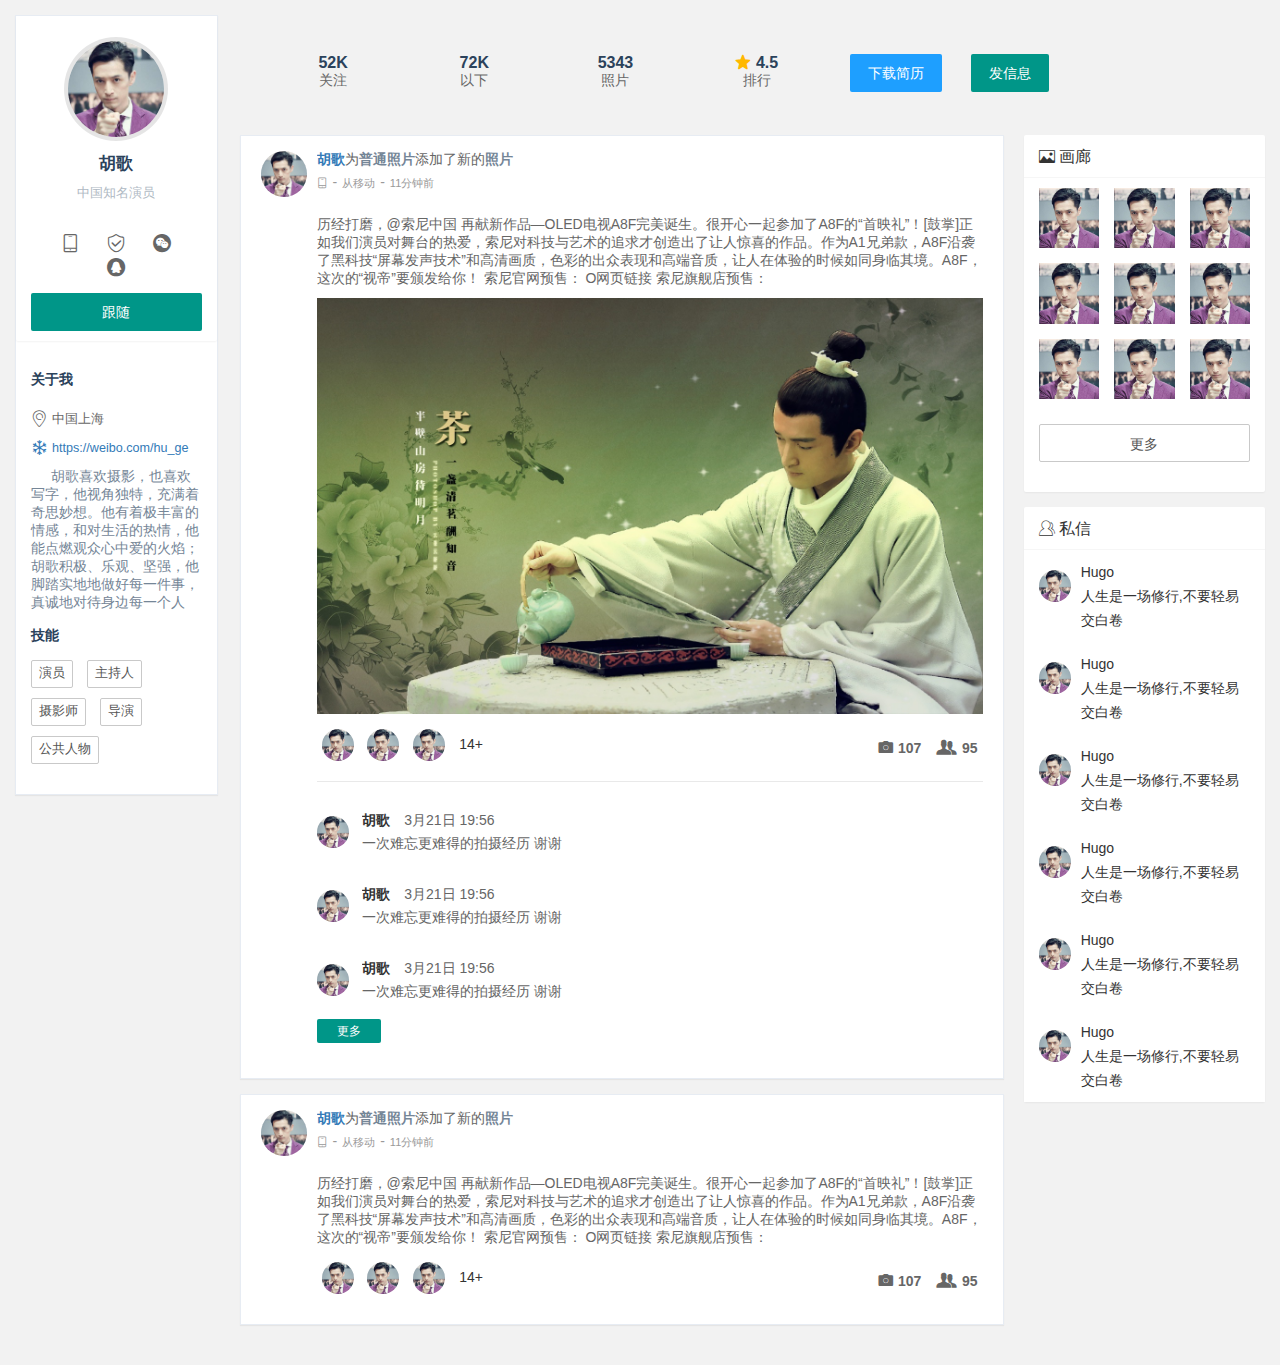
==== src/views/template/personalpage.html @ a77b2666 "优化list页面，添加特音乐人展示，发现音乐优化" ====
<!DOCTYPE html>
<html>
<head>
  <meta charset="utf-8">
  <title>个人主页</title>
  <meta name="renderer" content="webkit">
  <meta http-equiv="X-UA-Compatible" content="IE=edge,chrome=1">
  <meta name="viewport" content="width=device-width, initial-scale=1.0, minimum-scale=1.0, maximum-scale=1.0, user-scalable=0">
  <link rel="stylesheet" href="../../layuiadmin/layui/css/layui.css" media="all">
  <link rel="stylesheet" href="../../layuiadmin/style/admin.css" media="all">
  <link rel="stylesheet" href="../../layuiadmin/style/template.css" media="all">
</head>
<body>


<div class="layui-fluid layadmin-homepage-fluid">
  <div class="layui-row layui-col-space8">
    <div class="layui-col-md2">
      <div class="layadmin-homepage-panel layadmin-homepage-shadow">
        <div class="layui-card text-center">
          <div class="layui-card-body">
            <div class="layadmin-homepage-pad-ver">
              <img class="layadmin-homepage-pad-img" src="../../layuiadmin/style/res/template/portrait.png" width="96" height="96">
            </div>
            <h4 class="layadmin-homepage-font">胡歌</h4>
            <p class="layadmin-homepage-min-font">中国知名演员</p>
            <div class="layadmin-homepage-pad-ver">
              <a href="javascript:;" class="layui-icon layui-icon-cellphone"></a>
              <a href="javascript:;" class="layui-icon layui-icon-vercode"></a>
              <a href="javascript:;" class="layui-icon layui-icon-login-wechat"></a>
              <a href="javascript:;" class="layui-icon layui-icon-login-qq"></a>
            </div>
            <button class="layui-btn layui-btn-fluid">跟随</button>
          </div>
        </div>
        <p class="layadmin-homepage-about">
          关于我
        </p>
        <ul class="layadmin-homepage-list-group">
          <li class="list-group-item"><i class="layui-icon layui-icon-location"></i>中国上海</li>
          <li class="list-group-item"><a href="javascript:;" class="color"><i class="layui-icon layui-icon-snowflake"></i><span style="word-wrap:break-word;">https://weibo.com/hu_ge</span></a></li>
        </ul>
        <div class="layadmin-homepage-pad-hor">
          <mdall>胡歌喜欢摄影，也喜欢写字，他视角独特，充满着奇思妙想。他有着极丰富的情感，和对生活的热情，他能点燃观众心中爱的火焰；胡歌积极、乐观、坚强，他脚踏实地地做好每一件事，真诚地对待身边每一个人</mdall>
        </div>
        <p class="layadmin-homepage-about">
          技能
        </p>
        <ul class="layadmin-homepage-list-inline">
          <a href="javascript:;" class="layui-btn layui-btn-primary">演员</a>
          <a href="javascript:;" class="layui-btn layui-btn-primary">主持人</a>
          <a href="javascript:;" class="layui-btn layui-btn-primary">摄影师</a>
          <a href="javascript:;" class="layui-btn layui-btn-primary">导演</a>
          <a href="javascript:;" class="layui-btn layui-btn-primary">公共人物</a>
        </ul>
      </div>
    </div>
    <div class="layui-col-md10">
      <div class="layui-fluid layadmin-homepage-content">
        <div class="layui-row  layadmin-homepage-padding15">
          <hr class="new-section-xs"></hr>
          <div class="layui-col-md7 layadmin-homepage-padding8">
            <div class="layui-row layadmin-homepage-text-center">
              <div class="layui-col-md3 layui-col-sm3 layui-col-xs3">
                <p class="h4">52K</p>
                <mdall>关注</mdall>
              </div>
              <div class="layui-col-md3 layui-col-sm3 layui-col-xs3">
                <p class="h4">72K</p>
                <mdall>以下</mdall>
              </div>
              <div class="layui-col-md3 layui-col-sm3 layui-col-xs3">
                <p class="h4">5343</p>
                <mdall>照片</mdall>
              </div>
              <div class="layui-col-md3 layui-col-sm3 layui-col-xs3">
                <p class="h4"><i class="layui-icon layui-icon-rate-solid"></i>4.5</p>
                <mdall>排行</mdall>
              </div>
            </div>
          </div>
          <div class="layui-col-md5">
              <a href="javascript:;" class="layui-btn layui-btn-normal">下载简历</a>
              <a href="javascript:;" class="layui-btn">发信息</a>
          </div>
        </div>
        <div class="layui-row layui-col-space20 layadmin-homepage-list-imgtxt">
          <div class="layui-col-md9">
            <div class="grid-demo">
              <div class="panel-body layadmin-homepage-shadow">
                <a href="javascript:;" class="media-left">
                  <img src="../../layuiadmin/style/res/template/portrait.png" height="46px" width="46px">
                </a>
                <div class="media-body">
                  <div class="pad-btm">
                    <p class="fontColor"><a href="javascript:;">胡歌</a>为<span>普通照片</span>添加了新的<span>照片</span></p>
                    <p class="min-font">
                      <span class="layui-breadcrumb" lay-separator="-">
                        <a href="javascript:;" class="layui-icon layui-icon-cellphone"></a>
                        <a href="javascript:;">从移动</a>
                        <a href="javascript:;">11分钟前</a>
                      </span>
                    </p>         
                  </div>
                  <p>历经打磨，@索尼中国 再献新作品—OLED电视A8F完美诞生。很开心一起参加了A8F的“首映礼”！[鼓掌]正如我们演员对舞台的热爱，索尼对科技与艺术的追求才创造出了让人惊喜的作品。作为A1兄弟款，A8F沿袭了黑科技“屏幕发声技术”和高清画质，色彩的出众表现和高端音质，让人在体验的时候如同身临其境。A8F，这次的“视帝”要颁发给你！  索尼官网预售： O网页链接 索尼旗舰店预售：</p>
                  <img class="h-img" src="../../layuiadmin/style/res/template/huge.jpg">
                  <div class="media">
                    <div class="media-right">
                      <ul class="list-inline">
                        <li>
                          <i class="layui-icon layui-icon-camera-fill"></i>
                          <span>107</span>
                        </li>
                        <li>
                          <i class="layui-icon layui-icon-group"></i>
                          <span>95</span>
                        </li>
                      </ul>
                    </div>
                    <div class="media-left">
                      <ul class="list-inline">
                        <li>
                          <a href="javascript:;">
                            <img class="img-xs" src="../../layuiadmin/style/res/template/portrait.png">
                          </a>
                        </li>
                        <li>
                          <a href="javascript:;">
                            <img class="img-xs" src="../../layuiadmin/style/res/template/portrait.png">
                          </a>
                        </li>
                        <li>
                          <a href="javascript:;">
                            <img class="img-xs" src="../../layuiadmin/style/res/template/portrait.png">
                          </a>
                        </li>
                        <li>
                          <a href="javascript:;" class="

                          ">
                            14+
                          </a>
                        </li>
                      </ul>
                    </div>
                  </div>
                  <div class="media-list">
                    <div class="media-item">
                      <a href="javascript:;" class="media-item-left">
                        <img class="img-xs" src="../../layuiadmin/style/res/template/portrait.png">
                      </a>
                      <div class="media-text">
                        <div>
                            <a href="javascript:;">胡歌</a>
                            <mdall> 3月21日 19:56</mdall>
                        </div>
                        <div>一次难忘更难得的拍摄经历 谢谢</div>
                      </div>
                    </div>
                    <div class="media-item">
                      <a href="javascript:;" class="media-item-left">
                        <img class="img-xs" src="../../layuiadmin/style/res/template/portrait.png">
                      </a>
                      <div class="media-text">
                        <div>
                            <a href="javascript:;">胡歌</a>
                            <mdall> 3月21日 19:56</mdall>
                        </div>
                        <div>一次难忘更难得的拍摄经历 谢谢</div>
                      </div>
                    </div>
                    <div class="media-item">
                      <a href="javascript:;" class="media-item-left">
                        <img class="img-xs" src="../../layuiadmin/style/res/template/portrait.png">
                      </a>
                      <div class="media-text">
                        <div>
                            <a href="javascript:;">胡歌</a>
                            <mdall> 3月21日 19:56</mdall>
                        </div>
                        <div>一次难忘更难得的拍摄经历 谢谢</div>
                      </div>
                    </div>
                   <a href="javascript:;" class="layui-btn">更多</a>
                  </div>
                </div>
              </div>
              <div class="panel-body layadmin-homepage-shadow">
                <a href="javascript:;" class="media-left">
                  <img src="../../layuiadmin/style/res/template/portrait.png" height="46px" width="46px">
                </a>
                <div class="media-body">
                  <div class="pad-btm">
                    <p class="fontColor"><a href="javascript:;">胡歌</a>为<span>普通照片</span>添加了新的<span>照片</span></p>
                    <p class="min-font">
                      <span class="layui-breadcrumb" lay-separator="-">
                        <a href="javascript:;" class="layui-icon layui-icon-cellphone"></a>
                        <a href="javascript:;">从移动</a>
                        <a href="javascript:;">11分钟前</a>
                      </span>
                    </p>         
                  </div>
                  <p>历经打磨，@索尼中国 再献新作品—OLED电视A8F完美诞生。很开心一起参加了A8F的“首映礼”！[鼓掌]正如我们演员对舞台的热爱，索尼对科技与艺术的追求才创造出了让人惊喜的作品。作为A1兄弟款，A8F沿袭了黑科技“屏幕发声技术”和高清画质，色彩的出众表现和高端音质，让人在体验的时候如同身临其境。A8F，这次的“视帝”要颁发给你！  索尼官网预售： O网页链接 索尼旗舰店预售：</p>
                  <div class="media">
                    <div class="media-right">
                      <ul class="list-inline">
                        <li>
                          <i class="layui-icon layui-icon-camera-fill"></i>
                          <span>107</span>
                        </li>
                        <li>
                          <i class="layui-icon layui-icon-group"></i>
                          <span>95</span>
                        </li>
                      </ul>
                    </div>
                    <div class="media-left">
                      <ul class="list-inline">
                        <li>
                          <a href="javascript:;">
                            <img class="img-xs" src="../../layuiadmin/style/res/template/portrait.png">
                          </a>
                        </li>
                        <li>
                          <a href="javascript:;">
                            <img class="img-xs" src="../../layuiadmin/style/res/template/portrait.png">
                          </a>
                        </li>
                        <li>
                          <a href="javascript:;">
                            <img class="img-xs" src="../../layuiadmin/style/res/template/portrait.png">
                          </a>
                        </li>
                        <li>
                          <a href="javascript:;" class="

                          ">
                            14+
                          </a>
                        </li>
                      </ul>
                    </div>
                  </div>
                </div>
              </div>
            </div>
          </div>
          <div class="layui-col-md3">
            <div class="grid-demo">
              <div class="layui-card homepage-top">
                <div class="layui-card-header">
                  <h3 class="panel-title">
                    <i class="layui-icon layui-icon-picture"></i>
                    画廊
                  </h3>
                </div>
                <div class="layui-card-body">
                  <div class="layui-row layui-col-space15">
                    <div class="layui-col-md4">
                      <img src="../../layuiadmin/style/res/template/portrait.png">
                    </div>
                    <div class="layui-col-md4">
                      <img src="../../layuiadmin/style/res/template/portrait.png">
                    </div>
                    <div class="layui-col-md4">
                      <img src="../../layuiadmin/style/res/template/portrait.png">
                    </div>
                    <div class="layui-col-md4">
                      <img src="../../layuiadmin/style/res/template/portrait.png">
                    </div>
                    <div class="layui-col-md4">
                      <img src="../../layuiadmin/style/res/template/portrait.png">
                    </div>
                    <div class="layui-col-md4">
                      <img src="../../layuiadmin/style/res/template/portrait.png">
                    </div>
                    <div class="layui-col-md4">
                      <img src="../../layuiadmin/style/res/template/portrait.png">
                    </div>
                    <div class="layui-col-md4">
                      <img src="../../layuiadmin/style/res/template/portrait.png">
                    </div>
                    <div class="layui-col-md4">
                      <img src="../../layuiadmin/style/res/template/portrait.png">
                    </div>
                    <div class="layui-col-md12 margin-top10">
                      <a href="javascript:;"  class="layui-btn layui-btn-primary">更多</a>
                    </div>
                  </div>
                </div>
              </div>
              <div class="layui-card homepage-bottom">
                <div class="layui-card-header">
                  <h3 class="panel-title">
                    <i class="layui-icon layui-icon-user"></i>
                    私信
                  </h3>
                </div>
                <div class="layui-card-body">
                    <a href="javascript:;" class="layadmin-privateletterlist-item">
                      <div class="meida-left">
                        <img src="../../layuiadmin/style/res/template/portrait.png">
                      </div>
                      <div class="meida-right">
                        <p>Hugo</p>
                        <mdall>人生是一场修行,不要轻易交白卷</mdall>
                      </div>
                    </a>
                    <a href="javascript:;" class="layadmin-privateletterlist-item">
                      <div class="meida-left">
                        <img src="../../layuiadmin/style/res/template/portrait.png">
                      </div>
                      <div class="meida-right">
                        <p>Hugo</p>
                        <mdall>人生是一场修行,不要轻易交白卷</mdall>
                      </div>
                    </a>
                    <a href="javascript:;" class="layadmin-privateletterlist-item">
                      <div class="meida-left">
                        <img src="../../layuiadmin/style/res/template/portrait.png">
                      </div>
                      <div class="meida-right">
                        <p>Hugo</p>
                        <mdall>人生是一场修行,不要轻易交白卷</mdall>
                      </div>
                    </a>
                    <a href="javascript:;" class="layadmin-privateletterlist-item">
                      <div class="meida-left">
                        <img src="../../layuiadmin/style/res/template/portrait.png">
                      </div>
                      <div class="meida-right">
                        <p>Hugo</p>
                        <mdall>人生是一场修行,不要轻易交白卷</mdall>
                      </div>
                    </a>
                     <a href="javascript:;" class="layadmin-privateletterlist-item">
                      <div class="meida-left">
                        <img src="../../layuiadmin/style/res/template/portrait.png">
                      </div>
                      <div class="meida-right">
                        <p>Hugo</p>
                        <mdall>人生是一场修行,不要轻易交白卷</mdall>
                      </div>
                    </a>
                    <a href="javascript:;" class="layadmin-privateletterlist-item">
                      <div class="meida-left">
                        <img src="../../layuiadmin/style/res/template/portrait.png">
                      </div>
                      <div class="meida-right">
                        <p>Hugo</p>
                        <mdall>人生是一场修行,不要轻易交白卷</mdall>
                      </div>
                    </a>
                  </div>
              </div>
            </div>
          </div>
        </div>
      </div>
    </div>
  </div>
</div>


  <script src="../../layuiadmin/layui/layui.js"></script>  
  <script>
  layui.config({
    base: '../../layuiadmin/' //静态资源所在路径
  }).extend({
    index: 'lib/index' //主入口模块
  }).use(['index']);
  </script>
</body>
</html>
---- src/layuiadmin/layui/css/layui.css ----
/** layui-v2.3.0 MIT License By https://www.layui.com */
 .layui-inline,img{display:inline-block;vertical-align:middle}.layui-rate,li{list-style:none}h1,h2,h3,h4,h5,h6{font-weight:400}.layui-edge,.layui-header,.layui-inline,.layui-main{position:relative}.layui-btn,.layui-edge,.layui-inline,img{vertical-align:middle}.layui-btn,.layui-disabled,.layui-icon,.layui-unselect{-webkit-user-select:none;-ms-user-select:none;-moz-user-select:none}blockquote,body,button,dd,div,dl,dt,form,h1,h2,h3,h4,h5,h6,input,li,ol,p,pre,td,textarea,th,ul{margin:0;padding:0;-webkit-tap-highlight-color:rgba(0,0,0,0)}a:active,a:hover{outline:0}img{border:none}table{border-collapse:collapse;border-spacing:0}h4,h5,h6{font-size:100%}button,input,optgroup,option,select,textarea{font-family:inherit;font-size:inherit;font-style:inherit;font-weight:inherit;outline:0}pre{white-space:pre-wrap;white-space:-moz-pre-wrap;white-space:-pre-wrap;white-space:-o-pre-wrap;word-wrap:break-word}body{line-height:24px;font:14px Helvetica Neue,Helvetica,PingFang SC,\5FAE\8F6F\96C5\9ED1,Tahoma,Arial,sans-serif}hr{height:1px;margin:10px 0;border:0;clear:both}a{color:#333;text-decoration:none}a:hover{color:#777}a cite{font-style:normal;*cursor:pointer}.layui-border-box,.layui-border-box *{box-sizing:border-box}.layui-box,.layui-box *{box-sizing:content-box}.layui-clear{clear:both;*zoom:1}.layui-clear:after{content:'\20';clear:both;*zoom:1;display:block;height:0}.layui-inline{*display:inline;*zoom:1}.layui-edge{display:inline-block;width:0;height:0;border-width:6px;border-style:dashed;border-color:transparent;overflow:hidden}.layui-edge-top{top:-4px;border-bottom-color:#999;border-bottom-style:solid}.layui-edge-right{border-left-color:#999;border-left-style:solid}.layui-edge-bottom{top:2px;border-top-color:#999;border-top-style:solid}.layui-edge-left{border-right-color:#999;border-right-style:solid}.layui-elip{text-overflow:ellipsis;overflow:hidden;white-space:nowrap}.layui-disabled,.layui-disabled:hover{color:#d2d2d2!important;cursor:not-allowed!important}.layui-circle{border-radius:100%}.layui-show{display:block!important}.layui-hide{display:none!important}@font-face{font-family:layui-icon;src:url(../font/iconfont.eot?v=230);src:url(../font/iconfont.eot?v=230#iefix) format('embedded-opentype'),url(../font/iconfont.svg?v=230#iconfont) format('svg'),url(../font/iconfont.woff?v=230) format('woff'),url(../font/iconfont.ttf?v=230) format('truetype')}.layui-icon{font-family:layui-icon!important;font-size:16px;font-style:normal;-webkit-font-smoothing:antialiased;-moz-osx-font-smoothing:grayscale}.layui-icon-reply-fill:before{content:"\e611"}.layui-icon-set-fill:before{content:"\e614"}.layui-icon-menu-fill:before{content:"\e60f"}.layui-icon-search:before{content:"\e615"}.layui-icon-share:before{content:"\e641"}.layui-icon-set-sm:before{content:"\e620"}.layui-icon-engine:before{content:"\e628"}.layui-icon-close:before{content:"\1006"}.layui-icon-close-fill:before{content:"\1007"}.layui-icon-chart-screen:before{content:"\e629"}.layui-icon-star:before{content:"\e600"}.layui-icon-circle-dot:before{content:"\e617"}.layui-icon-chat:before{content:"\e606"}.layui-icon-release:before{content:"\e609"}.layui-icon-list:before{content:"\e60a"}.layui-icon-chart:before{content:"\e62c"}.layui-icon-ok-circle:before{content:"\1005"}.layui-icon-layim-theme:before{content:"\e61b"}.layui-icon-table:before{content:"\e62d"}.layui-icon-right:before{content:"\e602"}.layui-icon-left:before{content:"\e603"}.layui-icon-cart-simple:before{content:"\e698"}.layui-icon-face-cry:before{content:"\e69c"}.layui-icon-face-smile:before{content:"\e6af"}.layui-icon-survey:before{content:"\e6b2"}.layui-icon-tree:before{content:"\e62e"}.layui-icon-upload-circle:before{content:"\e62f"}.layui-icon-add-circle:before{content:"\e61f"}.layui-icon-download-circle:before{content:"\e601"}.layui-icon-templeate-1:before{content:"\e630"}.layui-icon-util:before{content:"\e631"}.layui-icon-face-surprised:before{content:"\e664"}.layui-icon-edit:before{content:"\e642"}.layui-icon-speaker:before{content:"\e645"}.layui-icon-down:before{content:"\e61a"}.layui-icon-file:before{content:"\e621"}.layui-icon-layouts:before{content:"\e632"}.layui-icon-rate-half:before{content:"\e6c9"}.layui-icon-add-circle-fine:before{content:"\e608"}.layui-icon-prev-circle:before{content:"\e633"}.layui-icon-read:before{content:"\e705"}.layui-icon-404:before{content:"\e61c"}.layui-icon-carousel:before{content:"\e634"}.layui-icon-help:before{content:"\e607"}.layui-icon-code-circle:before{content:"\e635"}.layui-icon-water:before{content:"\e636"}.layui-icon-username:before{content:"\e66f"}.layui-icon-find-fill:before{content:"\e670"}.layui-icon-about:before{content:"\e60b"}.layui-icon-location:before{content:"\e715"}.layui-icon-up:before{content:"\e619"}.layui-icon-pause:before{content:"\e651"}.layui-icon-date:before{content:"\e637"}.layui-icon-layim-uploadfile:before{content:"\e61d"}.layui-icon-delete:before{content:"\e640"}.layui-icon-play:before{content:"\e652"}.layui-icon-top:before{content:"\e604"}.layui-icon-friends:before{content:"\e612"}.layui-icon-refresh-3:before{content:"\e9aa"}.layui-icon-ok:before{content:"\e605"}.layui-icon-layer:before{content:"\e638"}.layui-icon-face-smile-fine:before{content:"\e60c"}.layui-icon-dollar:before{content:"\e659"}.layui-icon-group:before{content:"\e613"}.layui-icon-layim-download:before{content:"\e61e"}.layui-icon-picture-fine:before{content:"\e60d"}.layui-icon-link:before{content:"\e64c"}.layui-icon-diamond:before{content:"\e735"}.layui-icon-log:before{content:"\e60e"}.layui-icon-rate-solid:before{content:"\e67a"}.layui-icon-fonts-del:before{content:"\e64f"}.layui-icon-unlink:before{content:"\e64d"}.layui-icon-fonts-clear:before{content:"\e639"}.layui-icon-triangle-r:before{content:"\e623"}.layui-icon-circle:before{content:"\e63f"}.layui-icon-radio:before{content:"\e643"}.layui-icon-align-center:before{content:"\e647"}.layui-icon-align-right:before{content:"\e648"}.layui-icon-align-left:before{content:"\e649"}.layui-icon-loading-1:before{content:"\e63e"}.layui-icon-return:before{content:"\e65c"}.layui-icon-fonts-strong:before{content:"\e62b"}.layui-icon-upload:before{content:"\e67c"}.layui-icon-dialogue:before{content:"\e63a"}.layui-icon-video:before{content:"\e6ed"}.layui-icon-headset:before{content:"\e6fc"}.layui-icon-cellphone-fine:before{content:"\e63b"}.layui-icon-add-1:before{content:"\e654"}.layui-icon-face-smile-b:before{content:"\e650"}.layui-icon-fonts-html:before{content:"\e64b"}.layui-icon-form:before{content:"\e63c"}.layui-icon-cart:before{content:"\e657"}.layui-icon-camera-fill:before{content:"\e65d"}.layui-icon-tabs:before{content:"\e62a"}.layui-icon-fonts-code:before{content:"\e64e"}.layui-icon-fire:before{content:"\e756"}.layui-icon-set:before{content:"\e716"}.layui-icon-fonts-u:before{content:"\e646"}.layui-icon-triangle-d:before{content:"\e625"}.layui-icon-tips:before{content:"\e702"}.layui-icon-picture:before{content:"\e64a"}.layui-icon-more-vertical:before{content:"\e671"}.layui-icon-flag:before{content:"\e66c"}.layui-icon-loading:before{content:"\e63d"}.layui-icon-fonts-i:before{content:"\e644"}.layui-icon-refresh-1:before{content:"\e666"}.layui-icon-rmb:before{content:"\e65e"}.layui-icon-home:before{content:"\e68e"}.layui-icon-user:before{content:"\e770"}.layui-icon-notice:before{content:"\e667"}.layui-icon-login-weibo:before{content:"\e675"}.layui-icon-voice:before{content:"\e688"}.layui-icon-upload-drag:before{content:"\e681"}.layui-icon-login-qq:before{content:"\e676"}.layui-icon-snowflake:before{content:"\e6b1"}.layui-icon-file-b:before{content:"\e655"}.layui-icon-template:before{content:"\e663"}.layui-icon-auz:before{content:"\e672"}.layui-icon-console:before{content:"\e665"}.layui-icon-app:before{content:"\e653"}.layui-icon-prev:before{content:"\e65a"}.layui-icon-website:before{content:"\e7ae"}.layui-icon-next:before{content:"\e65b"}.layui-icon-component:before{content:"\e857"}.layui-icon-more:before{content:"\e65f"}.layui-icon-login-wechat:before{content:"\e677"}.layui-icon-shrink-right:before{content:"\e668"}.layui-icon-spread-left:before{content:"\e66b"}.layui-icon-camera:before{content:"\e660"}.layui-icon-note:before{content:"\e66e"}.layui-icon-refresh:before{content:"\e669"}.layui-icon-female:before{content:"\e661"}.layui-icon-male:before{content:"\e662"}.layui-icon-password:before{content:"\e673"}.layui-icon-senior:before{content:"\e674"}.layui-icon-theme:before{content:"\e66a"}.layui-icon-tread:before{content:"\e6c5"}.layui-icon-praise:before{content:"\e6c6"}.layui-icon-star-fill:before{content:"\e658"}.layui-icon-rate:before{content:"\e67b"}.layui-icon-template-1:before{content:"\e656"}.layui-icon-vercode:before{content:"\e679"}.layui-icon-cellphone:before{content:"\e678"}.layui-icon-screen-full:before{content:"\e622"}.layui-icon-screen-restore:before{content:"\e758"}.layui-main{width:1140px;margin:0 auto}.layui-header{z-index:1000;height:60px}.layui-header a:hover{transition:all .5s;-webkit-transition:all .5s}.layui-side{position:fixed;left:0;top:0;bottom:0;z-index:999;width:200px;overflow-x:hidden}.layui-side-scroll{position:relative;width:220px;height:100%;overflow-x:hidden}.layui-body{position:absolute;left:200px;right:0;top:0;bottom:0;z-index:998;width:auto;overflow:hidden;overflow-y:auto;box-sizing:border-box}.layui-layout-body{overflow:hidden}.layui-layout-admin .layui-header{background-color:#23262E}.layui-layout-admin .layui-side{top:60px;width:200px;overflow-x:hidden}.layui-layout-admin .layui-body{top:60px;bottom:44px}.layui-layout-admin .layui-main{width:auto;margin:0 15px}.layui-layout-admin .layui-footer{position:fixed;left:200px;right:0;bottom:0;height:44px;line-height:44px;padding:0 15px;background-color:#eee}.layui-layout-admin .layui-logo{position:absolute;left:0;top:0;width:200px;height:100%;line-height:60px;text-align:center;color:#009688;font-size:16px}.layui-layout-admin .layui-header .layui-nav{background:0 0}.layui-layout-left{position:absolute!important;left:200px;top:0}.layui-layout-right{position:absolute!important;right:0;top:0}.layui-container{position:relative;margin:0 auto;padding:0 15px;box-sizing:border-box}.layui-fluid{position:relative;margin:0 auto;padding:0 15px}.layui-row:after,.layui-row:before{content:'';display:block;clear:both}.layui-col-lg1,.layui-col-lg10,.layui-col-lg11,.layui-col-lg12,.layui-col-lg2,.layui-col-lg3,.layui-col-lg4,.layui-col-lg5,.layui-col-lg6,.layui-col-lg7,.layui-col-lg8,.layui-col-lg9,.layui-col-md1,.layui-col-md10,.layui-col-md11,.layui-col-md12,.layui-col-md2,.layui-col-md3,.layui-col-md4,.layui-col-md5,.layui-col-md6,.layui-col-md7,.layui-col-md8,.layui-col-md9,.layui-col-sm1,.layui-col-sm10,.layui-col-sm11,.layui-col-sm12,.layui-col-sm2,.layui-col-sm3,.layui-col-sm4,.layui-col-sm5,.layui-col-sm6,.layui-col-sm7,.layui-col-sm8,.layui-col-sm9,.layui-col-xs1,.layui-col-xs10,.layui-col-xs11,.layui-col-xs12,.layui-col-xs2,.layui-col-xs3,.layui-col-xs4,.layui-col-xs5,.layui-col-xs6,.layui-col-xs7,.layui-col-xs8,.layui-col-xs9{position:relative;display:block;box-sizing:border-box}.layui-col-xs1,.layui-col-xs10,.layui-col-xs11,.layui-col-xs12,.layui-col-xs2,.layui-col-xs3,.layui-col-xs4,.layui-col-xs5,.layui-col-xs6,.layui-col-xs7,.layui-col-xs8,.layui-col-xs9{float:left}.layui-col-xs1{width:8.33333333%}.layui-col-xs2{width:16.66666667%}.layui-col-xs3{width:25%}.layui-col-xs4{width:33.33333333%}.layui-col-xs5{width:41.66666667%}.layui-col-xs6{width:50%}.layui-col-xs7{width:58.33333333%}.layui-col-xs8{width:66.66666667%}.layui-col-xs9{width:75%}.layui-col-xs10{width:83.33333333%}.layui-col-xs11{width:91.66666667%}.layui-col-xs12{width:100%}.layui-col-xs-offset1{margin-left:8.33333333%}.layui-col-xs-offset2{margin-left:16.66666667%}.layui-col-xs-offset3{margin-left:25%}.layui-col-xs-offset4{margin-left:33.33333333%}.layui-col-xs-offset5{margin-left:41.66666667%}.layui-col-xs-offset6{margin-left:50%}.layui-col-xs-offset7{margin-left:58.33333333%}.layui-col-xs-offset8{margin-left:66.66666667%}.layui-col-xs-offset9{margin-left:75%}.layui-col-xs-offset10{margin-left:83.33333333%}.layui-col-xs-offset11{margin-left:91.66666667%}.layui-col-xs-offset12{margin-left:100%}@media screen and (max-width:768px){.layui-hide-xs{display:none!important}.layui-show-xs-block{display:block!important}.layui-show-xs-inline{display:inline!important}.layui-show-xs-inline-block{display:inline-block!important}}@media screen and (min-width:768px){.layui-container{width:750px}.layui-hide-sm{display:none!important}.layui-show-sm-block{display:block!important}.layui-show-sm-inline{display:inline!important}.layui-show-sm-inline-block{display:inline-block!important}.layui-col-sm1,.layui-col-sm10,.layui-col-sm11,.layui-col-sm12,.layui-col-sm2,.layui-col-sm3,.layui-col-sm4,.layui-col-sm5,.layui-col-sm6,.layui-col-sm7,.layui-col-sm8,.layui-col-sm9{float:left}.layui-col-sm1{width:8.33333333%}.layui-col-sm2{width:16.66666667%}.layui-col-sm3{width:25%}.layui-col-sm4{width:33.33333333%}.layui-col-sm5{width:41.66666667%}.layui-col-sm6{width:50%}.layui-col-sm7{width:58.33333333%}.layui-col-sm8{width:66.66666667%}.layui-col-sm9{width:75%}.layui-col-sm10{width:83.33333333%}.layui-col-sm11{width:91.66666667%}.layui-col-sm12{width:100%}.layui-col-sm-offset1{margin-left:8.33333333%}.layui-col-sm-offset2{margin-left:16.66666667%}.layui-col-sm-offset3{margin-left:25%}.layui-col-sm-offset4{margin-left:33.33333333%}.layui-col-sm-offset5{margin-left:41.66666667%}.layui-col-sm-offset6{margin-left:50%}.layui-col-sm-offset7{margin-left:58.33333333%}.layui-col-sm-offset8{margin-left:66.66666667%}.layui-col-sm-offset9{margin-left:75%}.layui-col-sm-offset10{margin-left:83.33333333%}.layui-col-sm-offset11{margin-left:91.66666667%}.layui-col-sm-offset12{margin-left:100%}}@media screen and (min-width:992px){.layui-container{width:970px}.layui-hide-md{display:none!important}.layui-show-md-block{display:block!important}.layui-show-md-inline{display:inline!important}.layui-show-md-inline-block{display:inline-block!important}.layui-col-md1,.layui-col-md10,.layui-col-md11,.layui-col-md12,.layui-col-md2,.layui-col-md3,.layui-col-md4,.layui-col-md5,.layui-col-md6,.layui-col-md7,.layui-col-md8,.layui-col-md9{float:left}.layui-col-md1{width:8.33333333%}.layui-col-md2{width:16.66666667%}.layui-col-md3{width:25%}.layui-col-md4{width:33.33333333%}.layui-col-md5{width:41.66666667%}.layui-col-md6{width:50%}.layui-col-md7{width:58.33333333%}.layui-col-md8{width:66.66666667%}.layui-col-md9{width:75%}.layui-col-md10{width:83.33333333%}.layui-col-md11{width:91.66666667%}.layui-col-md12{width:100%}.layui-col-md-offset1{margin-left:8.33333333%}.layui-col-md-offset2{margin-left:16.66666667%}.layui-col-md-offset3{margin-left:25%}.layui-col-md-offset4{margin-left:33.33333333%}.layui-col-md-offset5{margin-left:41.66666667%}.layui-col-md-offset6{margin-left:50%}.layui-col-md-offset7{margin-left:58.33333333%}.layui-col-md-offset8{margin-left:66.66666667%}.layui-col-md-offset9{margin-left:75%}.layui-col-md-offset10{margin-left:83.33333333%}.layui-col-md-offset11{margin-left:91.66666667%}.layui-col-md-offset12{margin-left:100%}}@media screen and (min-width:1200px){.layui-container{width:1170px}.layui-hide-lg{display:none!important}.layui-show-lg-block{display:block!important}.layui-show-lg-inline{display:inline!important}.layui-show-lg-inline-block{display:inline-block!important}.layui-col-lg1,.layui-col-lg10,.layui-col-lg11,.layui-col-lg12,.layui-col-lg2,.layui-col-lg3,.layui-col-lg4,.layui-col-lg5,.layui-col-lg6,.layui-col-lg7,.layui-col-lg8,.layui-col-lg9{float:left}.layui-col-lg1{width:8.33333333%}.layui-col-lg2{width:16.66666667%}.layui-col-lg3{width:25%}.layui-col-lg4{width:33.33333333%}.layui-col-lg5{width:41.66666667%}.layui-col-lg6{width:50%}.layui-col-lg7{width:58.33333333%}.layui-col-lg8{width:66.66666667%}.layui-col-lg9{width:75%}.layui-col-lg10{width:83.33333333%}.layui-col-lg11{width:91.66666667%}.layui-col-lg12{width:100%}.layui-col-lg-offset1{margin-left:8.33333333%}.layui-col-lg-offset2{margin-left:16.66666667%}.layui-col-lg-offset3{margin-left:25%}.layui-col-lg-offset4{margin-left:33.33333333%}.layui-col-lg-offset5{margin-left:41.66666667%}.layui-col-lg-offset6{margin-left:50%}.layui-col-lg-offset7{margin-left:58.33333333%}.layui-col-lg-offset8{margin-left:66.66666667%}.layui-col-lg-offset9{margin-left:75%}.layui-col-lg-offset10{margin-left:83.33333333%}.layui-col-lg-offset11{margin-left:91.66666667%}.layui-col-lg-offset12{margin-left:100%}}.layui-col-space1{margin:-.5px}.layui-col-space1>*{padding:.5px}.layui-col-space3{margin:-1.5px}.layui-col-space3>*{padding:1.5px}.layui-col-space5{margin:-2.5px}.layui-col-space5>*{padding:2.5px}.layui-col-space8{margin:-3.5px}.layui-col-space8>*{padding:3.5px}.layui-col-space10{margin:-5px}.layui-col-space10>*{padding:5px}.layui-col-space12{margin:-6px}.layui-col-space12>*{padding:6px}.layui-col-space15{margin:-7.5px}.layui-col-space15>*{padding:7.5px}.layui-col-space18{margin:-9px}.layui-col-space18>*{padding:9px}.layui-col-space20{margin:-10px}.layui-col-space20>*{padding:10px}.layui-col-space22{margin:-11px}.layui-col-space22>*{padding:11px}.layui-col-space25{margin:-12.5px}.layui-col-space25>*{padding:12.5px}.layui-col-space30{margin:-15px}.layui-col-space30>*{padding:15px}.layui-btn,.layui-input,.layui-select,.layui-textarea,.layui-upload-button{outline:0;-webkit-appearance:none;transition:all .3s;-webkit-transition:all .3s;box-sizing:border-box}.layui-elem-quote{margin-bottom:10px;padding:15px;line-height:22px;border-left:5px solid #009688;border-radius:0 2px 2px 0;background-color:#f2f2f2}.layui-quote-nm{border-style:solid;border-width:1px 1px 1px 5px;background:0 0}.layui-elem-field{margin-bottom:10px;padding:0;border-width:1px;border-style:solid}.layui-elem-field legend{margin-left:20px;padding:0 10px;font-size:20px;font-weight:300}.layui-field-title{margin:10px 0 20px;border-width:1px 0 0}.layui-field-box{padding:10px 15px}.layui-field-title .layui-field-box{padding:10px 0}.layui-progress{position:relative;height:6px;border-radius:20px;background-color:#e2e2e2}.layui-progress-bar{position:absolute;left:0;top:0;width:0;max-width:100%;height:6px;border-radius:20px;text-align:right;background-color:#5FB878;transition:all .3s;-webkit-transition:all .3s}.layui-progress-big,.layui-progress-big .layui-progress-bar{height:18px;line-height:18px}.layui-progress-text{position:relative;top:-20px;line-height:18px;font-size:12px;color:#666}.layui-progress-big .layui-progress-text{position:static;padding:0 10px;color:#fff}.layui-collapse{border-width:1px;border-style:solid;border-radius:2px}.layui-colla-content,.layui-colla-item{border-top-width:1px;border-top-style:solid}.layui-colla-item:first-child{border-top:none}.layui-colla-title{position:relative;height:42px;line-height:42px;padding:0 15px 0 35px;color:#333;background-color:#f2f2f2;cursor:pointer;font-size:14px;overflow:hidden}.layui-colla-content{display:none;padding:10px 15px;line-height:22px;color:#666}.layui-colla-icon{position:absolute;left:15px;top:0;font-size:14px}.layui-card-body,.layui-card-header,.layui-form-label,.layui-form-mid,.layui-form-select,.layui-input-block,.layui-input-inline,.layui-textarea{position:relative}.layui-card{margin-bottom:15px;border-radius:2px;background-color:#fff;box-shadow:0 1px 2px 0 rgba(0,0,0,.05)}.layui-card:last-child{margin-bottom:0}.layui-card-header{height:42px;line-height:42px;padding:0 15px;border-bottom:1px solid #f6f6f6;color:#333;border-radius:2px 2px 0 0;font-size:14px}.layui-bg-black,.layui-bg-blue,.layui-bg-cyan,.layui-bg-green,.layui-bg-orange,.layui-bg-red{color:#fff!important}.layui-card-body{padding:10px 15px;line-height:24px}.layui-card-body[pad15]{padding:15px}.layui-card-body[pad20]{padding:20px}.layui-card-body .layui-table{margin:5px 0}.layui-card .layui-tab{margin:0}.layui-panel-window{position:relative;padding:15px;border-radius:0;border-top:5px solid #E6E6E6;background-color:#fff}.layui-bg-red{background-color:#FF5722!important}.layui-bg-orange{background-color:#FFB800!important}.layui-bg-green{background-color:#009688!important}.layui-bg-cyan{background-color:#2F4056!important}.layui-bg-blue{background-color:#1E9FFF!important}.layui-bg-black{background-color:#393D49!important}.layui-bg-gray{background-color:#eee!important;color:#666!important}.layui-badge-rim,.layui-colla-content,.layui-colla-item,.layui-collapse,.layui-elem-field,.layui-form-pane .layui-form-item[pane],.layui-form-pane .layui-form-label,.layui-input,.layui-layedit,.layui-layedit-tool,.layui-quote-nm,.layui-select,.layui-tab-bar,.layui-tab-card,.layui-tab-title,.layui-tab-title .layui-this:after,.layui-textarea{border-color:#e6e6e6}.layui-timeline-item:before,hr{background-color:#e6e6e6}.layui-text{line-height:22px;font-size:14px;color:#666}.layui-text h1,.layui-text h2,.layui-text h3{font-weight:500;color:#333}.layui-text h1{font-size:30px}.layui-text h2{font-size:24px}.layui-text h3{font-size:18px}.layui-text a:not(.layui-btn){color:#01AAED}.layui-text a:not(.layui-btn):hover{text-decoration:underline}.layui-text ul{padding:5px 0 5px 15px}.layui-text ul li{margin-top:5px;list-style-type:disc}.layui-text em,.layui-word-aux{color:#999!important;padding:0 5px!important}.layui-btn{display:inline-block;height:38px;line-height:38px;padding:0 18px;background-color:#009688;color:#fff;white-space:nowrap;text-align:center;font-size:14px;border:none;border-radius:2px;cursor:pointer}.layui-btn:hover{opacity:.8;filter:alpha(opacity=80);color:#fff}.layui-btn:active{opacity:1;filter:alpha(opacity=100)}.layui-btn+.layui-btn{margin-left:10px}.layui-btn-container{font-size:0}.layui-btn-container .layui-btn{margin-right:10px;margin-bottom:10px}.layui-btn-container .layui-btn+.layui-btn{margin-left:0}.layui-table .layui-btn-container .layui-btn{margin-bottom:9px}.layui-btn-radius{border-radius:100px}.layui-btn .layui-icon{margin-right:3px;font-size:18px;vertical-align:bottom;vertical-align:middle\9}.layui-btn-primary{border:1px solid #C9C9C9;background-color:#fff;color:#555}.layui-btn-primary:hover{border-color:#009688;color:#333}.layui-btn-normal{background-color:#1E9FFF}.layui-btn-warm{background-color:#FFB800}.layui-btn-danger{background-color:#FF5722}.layui-btn-disabled,.layui-btn-disabled:active,.layui-btn-disabled:hover{border:1px solid #e6e6e6;background-color:#FBFBFB;color:#C9C9C9;cursor:not-allowed;opacity:1}.layui-btn-lg{height:44px;line-height:44px;padding:0 25px;font-size:16px}.layui-btn-sm{height:30px;line-height:30px;padding:0 10px;font-size:12px}.layui-btn-sm i{font-size:16px!important}.layui-btn-xs{height:22px;line-height:22px;padding:0 5px;font-size:12px}.layui-btn-xs i{font-size:14px!important}.layui-btn-group{display:inline-block;vertical-align:middle;font-size:0}.layui-btn-group .layui-btn{margin-left:0!important;margin-right:0!important;border-left:1px solid rgba(255,255,255,.5);border-radius:0}.layui-btn-group .layui-btn-primary{border-left:none}.layui-btn-group .layui-btn-primary:hover{border-color:#C9C9C9;color:#009688}.layui-btn-group .layui-btn:first-child{border-left:none;border-radius:2px 0 0 2px}.layui-btn-group .layui-btn-primary:first-child{border-left:1px solid #c9c9c9}.layui-btn-group .layui-btn:last-child{border-radius:0 2px 2px 0}.layui-btn-group .layui-btn+.layui-btn{margin-left:0}.layui-btn-group+.layui-btn-group{margin-left:10px}.layui-btn-fluid{width:100%}.layui-input,.layui-select,.layui-textarea{height:38px;line-height:1.3;line-height:38px\9;border-width:1px;border-style:solid;background-color:#fff;border-radius:2px}.layui-input::-webkit-input-placeholder,.layui-select::-webkit-input-placeholder,.layui-textarea::-webkit-input-placeholder{line-height:1.3}.layui-input,.layui-textarea{display:block;width:100%;padding-left:10px}.layui-input:hover,.layui-textarea:hover{border-color:#D2D2D2!important}.layui-input:focus,.layui-textarea:focus{border-color:#C9C9C9!important}.layui-textarea{min-height:100px;height:auto;line-height:20px;padding:6px 10px;resize:vertical}.layui-select{padding:0 10px}.layui-form input[type=checkbox],.layui-form input[type=radio],.layui-form select{display:none}.layui-form [lay-ignore]{display:initial}.layui-form-item{margin-bottom:15px;clear:both;*zoom:1}.layui-form-item:after{content:'\20';clear:both;*zoom:1;display:block;height:0}.layui-form-label{float:left;display:block;padding:9px 15px;width:80px;font-weight:400;line-height:20px;text-align:right}.layui-form-label-col{display:block;float:none;padding:9px 0;line-height:20px;text-align:left}.layui-form-item .layui-inline{margin-bottom:5px;margin-right:10px}.layui-input-block{margin-left:110px;min-height:36px}.layui-input-inline{display:inline-block;vertical-align:middle}.layui-form-item .layui-input-inline{float:left;width:190px;margin-right:10px}.layui-form-text .layui-input-inline{width:auto}.layui-form-mid{float:left;display:block;padding:9px 0!important;line-height:20px;margin-right:10px}.layui-form-danger+.layui-form-select .layui-input,.layui-form-danger:focus{border-color:#FF5722!important}.layui-form-select .layui-input{padding-right:30px;cursor:pointer}.layui-form-select .layui-edge{position:absolute;right:10px;top:50%;margin-top:-3px;cursor:pointer;border-width:6px;border-top-color:#c2c2c2;border-top-style:solid;transition:all .3s;-webkit-transition:all .3s}.layui-form-select dl{display:none;position:absolute;left:0;top:42px;padding:5px 0;z-index:999;min-width:100%;border:1px solid #d2d2d2;max-height:300px;overflow-y:auto;background-color:#fff;border-radius:2px;box-shadow:0 2px 4px rgba(0,0,0,.12);box-sizing:border-box}.layui-form-select dl dd,.layui-form-select dl dt{padding:0 10px;line-height:36px;white-space:nowrap;overflow:hidden;text-overflow:ellipsis}.layui-form-select dl dt{font-size:12px;color:#999}.layui-form-select dl dd{cursor:pointer}.layui-form-select dl dd:hover{background-color:#f2f2f2}.layui-form-select .layui-select-group dd{padding-left:20px}.layui-form-select dl dd.layui-select-tips{padding-left:10px!important;color:#999}.layui-form-select dl dd.layui-this{background-color:#5FB878;color:#fff}.layui-form-checkbox,.layui-form-select dl dd.layui-disabled{background-color:#fff}.layui-form-selected dl{display:block}.layui-form-checkbox,.layui-form-checkbox *,.layui-form-switch{display:inline-block;vertical-align:middle}.layui-form-selected .layui-edge{margin-top:-9px;-webkit-transform:rotate(180deg);transform:rotate(180deg);margin-top:-3px\9}:root .layui-form-selected .layui-edge{margin-top:-9px\0/IE9}.layui-form-selectup dl{top:auto;bottom:42px}.layui-select-none{margin:5px 0;text-align:center;color:#999}.layui-select-disabled .layui-disabled{border-color:#eee!important}.layui-select-disabled .layui-edge{border-top-color:#d2d2d2}.layui-form-checkbox{position:relative;height:30px;line-height:30px;margin-right:10px;padding-right:30px;cursor:pointer;font-size:0;-webkit-transition:.1s linear;transition:.1s linear;box-sizing:border-box}.layui-form-checkbox span{padding:0 10px;height:100%;font-size:14px;border-radius:2px 0 0 2px;background-color:#d2d2d2;color:#fff;overflow:hidden;white-space:nowrap;text-overflow:ellipsis}.layui-form-checkbox:hover span{background-color:#c2c2c2}.layui-form-checkbox i{position:absolute;right:0;top:0;width:30px;height:28px;border:1px solid #d2d2d2;border-left:none;border-radius:0 2px 2px 0;color:#fff;font-size:20px;text-align:center}.layui-form-checkbox:hover i{border-color:#c2c2c2;color:#c2c2c2}.layui-form-checked,.layui-form-checked:hover{border-color:#5FB878}.layui-form-checked span,.layui-form-checked:hover span{background-color:#5FB878}.layui-form-checked i,.layui-form-checked:hover i{color:#5FB878}.layui-form-item .layui-form-checkbox{margin-top:4px}.layui-form-checkbox[lay-skin=primary]{height:auto!important;line-height:normal!important;border:none!important;margin-right:0;padding-right:0;background:0 0}.layui-form-checkbox[lay-skin=primary] span{float:right;padding-right:15px;line-height:18px;background:0 0;color:#666}.layui-form-checkbox[lay-skin=primary] i{position:relative;top:0;width:16px;height:16px;line-height:16px;border:1px solid #d2d2d2;font-size:12px;border-radius:2px;background-color:#fff;-webkit-transition:.1s linear;transition:.1s linear}.layui-form-checkbox[lay-skin=primary]:hover i{border-color:#5FB878;color:#fff}.layui-form-checked[lay-skin=primary] i{border-color:#5FB878;background-color:#5FB878;color:#fff}.layui-checkbox-disbaled[lay-skin=primary] span{background:0 0!important;color:#c2c2c2}.layui-checkbox-disbaled[lay-skin=primary]:hover i{border-color:#d2d2d2}.layui-form-item .layui-form-checkbox[lay-skin=primary]{margin-top:10px}.layui-form-switch{position:relative;height:22px;line-height:22px;min-width:35px;padding:0 5px;margin-top:8px;border:1px solid #d2d2d2;border-radius:20px;cursor:pointer;background-color:#fff;-webkit-transition:.1s linear;transition:.1s linear}.layui-form-switch i{position:absolute;left:5px;top:3px;width:16px;height:16px;border-radius:20px;background-color:#d2d2d2;-webkit-transition:.1s linear;transition:.1s linear}.layui-form-switch em{position:relative;top:0;width:25px;margin-left:21px;padding:0!important;text-align:center!important;color:#999!important;font-style:normal!important;font-size:12px}.layui-form-onswitch{border-color:#5FB878;background-color:#5FB878}.layui-checkbox-disbaled,.layui-checkbox-disbaled i{border-color:#e2e2e2!important}.layui-form-onswitch i{left:100%;margin-left:-21px;background-color:#fff}.layui-form-onswitch em{margin-left:5px;margin-right:21px;color:#fff!important}.layui-checkbox-disbaled span{background-color:#e2e2e2!important}.layui-checkbox-disbaled:hover i{color:#fff!important}[lay-radio]{display:none}.layui-form-radio,.layui-form-radio *{display:inline-block;vertical-align:middle}.layui-form-radio{line-height:28px;margin:6px 10px 0 0;padding-right:10px;cursor:pointer;font-size:0}.layui-form-radio *{font-size:14px}.layui-form-radio>i{margin-right:8px;font-size:22px;color:#c2c2c2}.layui-form-radio>i:hover,.layui-form-radioed>i{color:#5FB878}.layui-radio-disbaled>i{color:#e2e2e2!important}.layui-form-pane .layui-form-label{width:110px;padding:8px 15px;height:38px;line-height:20px;border-width:1px;border-style:solid;border-radius:2px 0 0 2px;text-align:center;background-color:#FBFBFB;overflow:hidden;white-space:nowrap;text-overflow:ellipsis;box-sizing:border-box}.layui-form-pane .layui-input-inline{margin-left:-1px}.layui-form-pane .layui-input-block{margin-left:110px;left:-1px}.layui-form-pane .layui-input{border-radius:0 2px 2px 0}.layui-form-pane .layui-form-text .layui-form-label{float:none;width:100%;border-radius:2px;box-sizing:border-box;text-align:left}.layui-form-pane .layui-form-text .layui-input-inline{display:block;margin:0;top:-1px;clear:both}.layui-form-pane .layui-form-text .layui-input-block{margin:0;left:0;top:-1px}.layui-form-pane .layui-form-text .layui-textarea{min-height:100px;border-radius:0 0 2px 2px}.layui-form-pane .layui-form-checkbox{margin:4px 0 4px 10px}.layui-form-pane .layui-form-radio,.layui-form-pane .layui-form-switch{margin-top:6px;margin-left:10px}.layui-form-pane .layui-form-item[pane]{position:relative;border-width:1px;border-style:solid}.layui-form-pane .layui-form-item[pane] .layui-form-label{position:absolute;left:0;top:0;height:100%;border-width:0 1px 0 0}.layui-form-pane .layui-form-item[pane] .layui-input-inline{margin-left:110px}@media screen and (max-width:450px){.layui-form-item .layui-form-label{text-overflow:ellipsis;overflow:hidden;white-space:nowrap}.layui-form-item .layui-inline{display:block;margin-right:0;margin-bottom:20px;clear:both}.layui-form-item .layui-inline:after{content:'\20';clear:both;display:block;height:0}.layui-form-item .layui-input-inline{display:block;float:none;left:-3px;width:auto;margin:0 0 10px 112px}.layui-form-item .layui-input-inline+.layui-form-mid{margin-left:110px;top:-5px;padding:0}.layui-form-item .layui-form-checkbox{margin-right:5px;margin-bottom:5px}}.layui-layedit{border-width:1px;border-style:solid;border-radius:2px}.layui-layedit-tool{padding:3px 5px;border-bottom-width:1px;border-bottom-style:solid;font-size:0}.layedit-tool-fixed{position:fixed;top:0;border-top:1px solid #e2e2e2}.layui-layedit-tool .layedit-tool-mid,.layui-layedit-tool .layui-icon{display:inline-block;vertical-align:middle;text-align:center;font-size:14px}.layui-layedit-tool .layui-icon{position:relative;width:32px;height:30px;line-height:30px;margin:3px 5px;color:#777;cursor:pointer;border-radius:2px}.layui-layedit-tool .layui-icon:hover{color:#393D49}.layui-layedit-tool .layui-icon:active{color:#000}.layui-layedit-tool .layedit-tool-active{background-color:#e2e2e2;color:#000}.layui-layedit-tool .layui-disabled,.layui-layedit-tool .layui-disabled:hover{color:#d2d2d2;cursor:not-allowed}.layui-layedit-tool .layedit-tool-mid{width:1px;height:18px;margin:0 10px;background-color:#d2d2d2}.layedit-tool-html{width:50px!important;font-size:30px!important}.layedit-tool-b,.layedit-tool-code,.layedit-tool-help{font-size:16px!important}.layedit-tool-d,.layedit-tool-face,.layedit-tool-image,.layedit-tool-unlink{font-size:18px!important}.layedit-tool-image input{position:absolute;font-size:0;left:0;top:0;width:100%;height:100%;opacity:.01;filter:Alpha(opacity=1);cursor:pointer}.layui-layedit-iframe iframe{display:block;width:100%}#LAY_layedit_code{overflow:hidden}.layui-laypage{display:inline-block;*display:inline;*zoom:1;vertical-align:middle;margin:10px 0;font-size:0}.layui-laypage>a:first-child,.layui-laypage>a:first-child em{border-radius:2px 0 0 2px}.layui-laypage>a:last-child,.layui-laypage>a:last-child em{border-radius:0 2px 2px 0}.layui-laypage>:first-child{margin-left:0!important}.layui-laypage>:last-child{margin-right:0!important}.layui-laypage a,.layui-laypage button,.layui-laypage input,.layui-laypage select,.layui-laypage span{border:1px solid #e2e2e2}.layui-laypage a,.layui-laypage span{display:inline-block;*display:inline;*zoom:1;vertical-align:middle;padding:0 15px;height:28px;line-height:28px;margin:0 -1px 5px 0;background-color:#fff;color:#333;font-size:12px}.layui-laypage a:hover{color:#009688}.layui-laypage em{font-style:normal}.layui-laypage .layui-laypage-spr{color:#999;font-weight:700}.layui-laypage a{text-decoration:none}.layui-laypage .layui-laypage-curr{position:relative}.layui-laypage .layui-laypage-curr em{position:relative;color:#fff}.layui-laypage .layui-laypage-curr .layui-laypage-em{position:absolute;left:-1px;top:-1px;padding:1px;width:100%;height:100%;background-color:#009688}.layui-laypage-em{border-radius:2px}.layui-laypage-next em,.layui-laypage-prev em{font-family:Sim sun;font-size:16px}.layui-laypage .layui-laypage-count,.layui-laypage .layui-laypage-limits,.layui-laypage .layui-laypage-refresh,.layui-laypage .layui-laypage-skip{margin-left:10px;margin-right:10px;padding:0;border:none}.layui-laypage .layui-laypage-limits,.layui-laypage .layui-laypage-refresh{vertical-align:top}.layui-laypage .layui-laypage-refresh i{font-size:18px;cursor:pointer}.layui-laypage select{height:22px;padding:3px;border-radius:2px;cursor:pointer}.layui-laypage .layui-laypage-skip{height:30px;line-height:30px;color:#999}.layui-laypage button,.layui-laypage input{height:30px;line-height:30px;border-radius:2px;vertical-align:top;background-color:#fff;box-sizing:border-box}.layui-laypage input{display:inline-block;width:40px;margin:0 10px;padding:0 3px;text-align:center}.layui-laypage input:focus,.layui-laypage select:focus{border-color:#009688!important}.layui-laypage button{margin-left:10px;padding:0 10px;cursor:pointer}.layui-table,.layui-table-view{margin:10px 0}.layui-flow-more{margin:10px 0;text-align:center;color:#999;font-size:14px}.layui-flow-more a{height:32px;line-height:32px}.layui-flow-more a *{display:inline-block;vertical-align:top}.layui-flow-more a cite{padding:0 20px;border-radius:3px;background-color:#eee;color:#333;font-style:normal}.layui-flow-more a cite:hover{opacity:.8}.layui-flow-more a i{font-size:30px;color:#737383}.layui-table{width:100%;background-color:#fff;color:#666}.layui-table tr{transition:all .3s;-webkit-transition:all .3s}.layui-table th{text-align:left;font-weight:400}.layui-table tbody tr:hover,.layui-table thead tr,.layui-table-click,.layui-table-header,.layui-table-hover,.layui-table-mend,.layui-table-patch,.layui-table-tool,.layui-table[lay-even] tr:nth-child(even){background-color:#f2f2f2}.layui-table td,.layui-table th,.layui-table-fixed-r,.layui-table-header,.layui-table-page,.layui-table-tips-main,.layui-table-tool,.layui-table-view,.layui-table[lay-skin=line],.layui-table[lay-skin=row]{border-width:1px;border-style:solid;border-color:#e6e6e6}.layui-table td,.layui-table th{position:relative;padding:9px 15px;min-height:20px;line-height:20px;font-size:14px}.layui-table[lay-skin=line] td,.layui-table[lay-skin=line] th{border-width:0 0 1px}.layui-table[lay-skin=row] td,.layui-table[lay-skin=row] th{border-width:0 1px 0 0}.layui-table[lay-skin=nob] td,.layui-table[lay-skin=nob] th{border:none}.layui-table img{max-width:100px}.layui-table[lay-size=lg] td,.layui-table[lay-size=lg] th{padding:15px 30px}.layui-table-view .layui-table[lay-size=lg] .layui-table-cell{height:40px;line-height:40px}.layui-table[lay-size=sm] td,.layui-table[lay-size=sm] th{font-size:12px;padding:5px 10px}.layui-table-view .layui-table[lay-size=sm] .layui-table-cell{height:20px;line-height:20px}.layui-table[lay-data]{display:none}.layui-table-box,.layui-table-view{position:relative;overflow:hidden}.layui-table-view .layui-table{position:relative;width:auto;margin:0}.layui-table-body,.layui-table-header .layui-table,.layui-table-page{margin-bottom:-1px}.layui-table-view .layui-table[lay-skin=line]{border-width:0 1px 0 0}.layui-table-view .layui-table[lay-skin=row]{border-width:0 0 1px}.layui-table-view .layui-table td,.layui-table-view .layui-table th{padding:5px 0;border-top:none;border-left:none}.layui-table-view .layui-table td{cursor:default}.layui-table-view .layui-form-checkbox[lay-skin=primary] i{width:18px;height:18px}.layui-table-header{border-width:0 0 1px;overflow:hidden}.layui-table-sort{width:10px;height:20px;margin-left:5px;cursor:pointer!important}.layui-table-sort .layui-edge{position:absolute;left:5px;border-width:5px}.layui-table-sort .layui-table-sort-asc{top:4px;border-top:none;border-bottom-style:solid;border-bottom-color:#b2b2b2}.layui-table-sort .layui-table-sort-asc:hover{border-bottom-color:#666}.layui-table-sort .layui-table-sort-desc{bottom:4px;border-bottom:none;border-top-style:solid;border-top-color:#b2b2b2}.layui-table-sort .layui-table-sort-desc:hover{border-top-color:#666}.layui-table-sort[lay-sort=asc] .layui-table-sort-asc{border-bottom-color:#000}.layui-table-sort[lay-sort=desc] .layui-table-sort-desc{border-top-color:#000}.layui-table-cell{height:28px;line-height:28px;padding:0 15px;position:relative;overflow:hidden;text-overflow:ellipsis;white-space:nowrap;box-sizing:border-box}.layui-table-cell .layui-form-checkbox[lay-skin=primary],.layui-table-cell .layui-form-radio[lay-skin=primary]{top:-1px;vertical-align:middle}.layui-table-cell .layui-form-radio{padding-right:0}.layui-table-cell .layui-form-radio>i{margin-right:0}.layui-table-cell .layui-table-link{color:#01AAED}.laytable-cell-checkbox,.laytable-cell-numbers,.laytable-cell-radio,.laytable-cell-space{padding:0;text-align:center}.layui-table-body{position:relative;overflow:auto;margin-right:-1px}.layui-table-body .layui-none{line-height:40px;text-align:center;color:#999}.layui-table-fixed{position:absolute;left:0;top:0}.layui-table-fixed .layui-table-body{overflow:hidden}.layui-table-fixed-l{box-shadow:0 -1px 8px rgba(0,0,0,.08)}.layui-table-fixed-r{left:auto;right:-1px;border-width:0 0 0 1px;box-shadow:-1px 0 8px rgba(0,0,0,.08)}.layui-table-fixed-r .layui-table-header{position:relative;overflow:visible}.layui-table-mend{position:absolute;right:-49px;top:0;height:100%;width:50px}.layui-table-tool{position:relative;width:100%;height:50px;line-height:30px;padding:10px 15px;border-width:0 0 1px}.layui-table-page{position:relative;width:100%;padding:7px 7px 0;border-width:1px 0 0;height:41px;font-size:12px}.layui-table-page>div{height:26px}.layui-table-page .layui-laypage{margin:0}.layui-table-page .layui-laypage a,.layui-table-page .layui-laypage span{height:26px;line-height:26px;margin-bottom:10px;border:none;background:0 0}.layui-table-page .layui-laypage a,.layui-table-page .layui-laypage span.layui-laypage-curr{padding:0 12px}.layui-table-page .layui-laypage span{margin-left:0;padding:0}.layui-table-page .layui-laypage .layui-laypage-prev{margin-left:-7px!important}.layui-table-page .layui-laypage .layui-laypage-curr .layui-laypage-em{left:0;top:0;padding:0}.layui-table-page .layui-laypage button,.layui-table-page .layui-laypage input{height:26px;line-height:26px}.layui-table-page .layui-laypage input{width:40px}.layui-table-page .layui-laypage button{padding:0 10px}.layui-table-page select{height:18px}.layui-table-view select[lay-ignore]{display:inline-block}.layui-table-patch .layui-table-cell{padding:0;width:30px}.layui-table-edit{position:absolute;left:0;top:0;width:100%;height:100%;padding:0 14px 1px;border-radius:0;box-shadow:1px 1px 20px rgba(0,0,0,.15)}.layui-table-edit:focus{border-color:#5FB878!important}select.layui-table-edit{padding:0 0 0 10px;border-color:#C9C9C9}.layui-table-view .layui-form-checkbox,.layui-table-view .layui-form-radio,.layui-table-view .layui-form-switch{top:0;margin:0;box-sizing:content-box}.layui-table-view .layui-form-checkbox{top:-1px;height:26px;line-height:26px}body .layui-table-tips .layui-layer-content{background:0 0;padding:0;box-shadow:0 1px 6px rgba(0,0,0,.1)}.layui-table-tips-main{margin:-44px 0 0 -1px;max-height:150px;padding:8px 15px;font-size:14px;overflow-y:scroll;background-color:#fff;color:#333}.layui-table-tips-c{position:absolute;right:-3px;top:-12px;width:18px;height:18px;padding:3px;text-align:center;font-weight:700;border-radius:100%;font-size:14px;cursor:pointer;background-color:#666}.layui-table-tips-c:hover{background-color:#999}.layui-upload-file{display:none!important;opacity:.01;filter:Alpha(opacity=1)}.layui-upload-drag,.layui-upload-form,.layui-upload-wrap{display:inline-block}.layui-upload-list{margin:10px 0}.layui-upload-choose{padding:0 10px;color:#999}.layui-upload-drag{position:relative;padding:30px;border:1px dashed #e2e2e2;background-color:#fff;text-align:center;cursor:pointer;color:#999}.layui-upload-drag .layui-icon{font-size:50px;color:#009688}.layui-upload-drag[lay-over]{border-color:#009688}.layui-upload-iframe{position:absolute;width:0;height:0;border:0;visibility:hidden}.layui-upload-wrap{position:relative;vertical-align:middle}.layui-upload-wrap .layui-upload-file{display:block!important;position:absolute;left:0;top:0;z-index:10;font-size:100px;width:100%;height:100%;opacity:.01;filter:Alpha(opacity=1);cursor:pointer}.layui-rate,.layui-rate *{display:inline-block;vertical-align:middle}.layui-rate{padding:10px 5px 10px 0;font-size:0}.layui-rate li i.layui-icon{font-size:20px;color:#FFB800;margin-right:5px;transition:all .3s;-webkit-transition:all .3s}.layui-rate li i:hover{cursor:pointer;transform:scale(1.12);-webkit-transform:scale(1.12)}.layui-rate[readonly] li i:hover{cursor:default;transform:scale(1)}.layui-code{position:relative;margin:10px 0;padding:15px;line-height:20px;border:1px solid #ddd;border-left-width:6px;background-color:#F2F2F2;color:#333;font-family:Courier New;font-size:12px}.layui-tree{line-height:26px}.layui-tree li{text-overflow:ellipsis;overflow:hidden;white-space:nowrap}.layui-tree li .layui-tree-spread,.layui-tree li a{display:inline-block;vertical-align:top;height:26px;*display:inline;*zoom:1;cursor:pointer}.layui-tree li a{font-size:0}.layui-tree li a i{font-size:16px}.layui-tree li a cite{padding:0 6px;font-size:14px;font-style:normal}.layui-tree li i{padding-left:6px;color:#333;-moz-user-select:none}.layui-tree li .layui-tree-check{font-size:13px}.layui-tree li .layui-tree-check:hover{color:#009E94}.layui-tree li ul{display:none;margin-left:20px}.layui-tree li .layui-tree-enter{line-height:24px;border:1px dotted #000}.layui-tree-drag{display:none;position:absolute;left:-666px;top:-666px;background-color:#f2f2f2;padding:5px 10px;border:1px dotted #000;white-space:nowrap}.layui-tree-drag i{padding-right:5px}.layui-nav{position:relative;padding:0 20px;background-color:#393D49;color:#fff;border-radius:2px;font-size:0;box-sizing:border-box}.layui-nav *{font-size:14px}.layui-nav .layui-nav-item{position:relative;display:inline-block;*display:inline;*zoom:1;vertical-align:middle;line-height:60px}.layui-nav .layui-nav-item a{display:block;padding:0 20px;color:#fff;color:rgba(255,255,255,.7);transition:all .3s;-webkit-transition:all .3s}.layui-nav .layui-this:after,.layui-nav-bar,.layui-nav-tree .layui-nav-itemed:after{position:absolute;left:0;top:0;width:0;height:5px;background-color:#5FB878;transition:all .2s;-webkit-transition:all .2s}.layui-nav-bar{z-index:1000}.layui-nav .layui-nav-item a:hover,.layui-nav .layui-this a{color:#fff}.layui-nav .layui-this:after{content:'';top:auto;bottom:0;width:100%}.layui-nav-img{width:30px;height:30px;margin-right:10px;border-radius:50%}.layui-nav .layui-nav-more{content:'';width:0;height:0;border-style:solid dashed dashed;border-color:#fff transparent transparent;overflow:hidden;cursor:pointer;transition:all .2s;-webkit-transition:all .2s;position:absolute;top:50%;right:3px;margin-top:-3px;border-width:6px;border-top-color:rgba(255,255,255,.7)}.layui-nav .layui-nav-mored,.layui-nav-itemed>a .layui-nav-more{margin-top:-9px;border-style:dashed dashed solid;border-color:transparent transparent #fff}.layui-nav-child{display:none;position:absolute;left:0;top:65px;min-width:100%;line-height:36px;padding:5px 0;box-shadow:0 2px 4px rgba(0,0,0,.12);border:1px solid #d2d2d2;background-color:#fff;z-index:100;border-radius:2px;white-space:nowrap}.layui-nav .layui-nav-child a{color:#333}.layui-nav .layui-nav-child a:hover{background-color:#f2f2f2;color:#000}.layui-nav-child dd{position:relative}.layui-nav .layui-nav-child dd.layui-this a,.layui-nav-child dd.layui-this{background-color:#5FB878;color:#fff}.layui-nav-child dd.layui-this:after{display:none}.layui-nav-tree{width:200px;padding:0}.layui-nav-tree .layui-nav-item{display:block;width:100%;line-height:45px}.layui-nav-tree .layui-nav-item a{position:relative;height:45px;line-height:45px;text-overflow:ellipsis;overflow:hidden;white-space:nowrap}.layui-nav-tree .layui-nav-item a:hover{background-color:#4E5465}.layui-nav-tree .layui-nav-bar{width:5px;height:0;background-color:#009688}.layui-nav-tree .layui-nav-child dd.layui-this,.layui-nav-tree .layui-nav-child dd.layui-this a,.layui-nav-tree .layui-this,.layui-nav-tree .layui-this>a,.layui-nav-tree .layui-this>a:hover{background-color:#009688;color:#fff}.layui-nav-tree .layui-this:after{display:none}.layui-nav-itemed>a,.layui-nav-tree .layui-nav-title a,.layui-nav-tree .layui-nav-title a:hover{color:#fff!important}.layui-nav-tree .layui-nav-child{position:relative;z-index:0;top:0;border:none;box-shadow:none}.layui-nav-tree .layui-nav-child a{height:40px;line-height:40px;color:#fff;color:rgba(255,255,255,.7)}.layui-nav-tree .layui-nav-child,.layui-nav-tree .layui-nav-child a:hover{background:0 0;color:#fff}.layui-nav-tree .layui-nav-more{right:10px}.layui-nav-itemed>.layui-nav-child{display:block;padding:0;background-color:rgba(0,0,0,.3)!important}.layui-nav-itemed>.layui-nav-child>.layui-this>.layui-nav-child{display:block}.layui-nav-side{position:fixed;top:0;bottom:0;left:0;overflow-x:hidden;z-index:999}.layui-bg-blue .layui-nav-bar,.layui-bg-blue .layui-nav-itemed:after,.layui-bg-blue .layui-this:after{background-color:#93D1FF}.layui-bg-blue .layui-nav-child dd.layui-this{background-color:#1E9FFF}.layui-bg-blue .layui-nav-itemed>a,.layui-nav-tree.layui-bg-blue .layui-nav-title a,.layui-nav-tree.layui-bg-blue .layui-nav-title a:hover{background-color:#007DDB!important}.layui-breadcrumb{visibility:hidden;font-size:0}.layui-breadcrumb>*{font-size:14px}.layui-breadcrumb a{color:#999!important}.layui-breadcrumb a:hover{color:#5FB878!important}.layui-breadcrumb a cite{color:#666;font-style:normal}.layui-breadcrumb span[lay-separator]{margin:0 10px;color:#999}.layui-tab{margin:10px 0;text-align:left!important}.layui-tab[overflow]>.layui-tab-title{overflow:hidden}.layui-tab-title{position:relative;left:0;height:40px;white-space:nowrap;font-size:0;border-bottom-width:1px;border-bottom-style:solid;transition:all .2s;-webkit-transition:all .2s}.layui-tab-title li{display:inline-block;*display:inline;*zoom:1;vertical-align:middle;font-size:14px;transition:all .2s;-webkit-transition:all .2s;position:relative;line-height:40px;min-width:65px;padding:0 15px;text-align:center;cursor:pointer}.layui-tab-title li a{display:block}.layui-tab-title .layui-this{color:#000}.layui-tab-title .layui-this:after{position:absolute;left:0;top:0;content:'';width:100%;height:41px;border-width:1px;border-style:solid;border-bottom-color:#fff;border-radius:2px 2px 0 0;box-sizing:border-box;pointer-events:none}.layui-tab-bar{position:absolute;right:0;top:0;z-index:10;width:30px;height:39px;line-height:39px;border-width:1px;border-style:solid;border-radius:2px;text-align:center;background-color:#fff;cursor:pointer}.layui-tab-bar .layui-icon{position:relative;display:inline-block;top:3px;transition:all .3s;-webkit-transition:all .3s}.layui-tab-item{display:none}.layui-tab-more{padding-right:30px;height:auto!important;white-space:normal!important}.layui-tab-more li.layui-this:after{border-bottom-color:#e2e2e2;border-radius:2px}.layui-tab-more .layui-tab-bar .layui-icon{top:-2px;top:3px\9;-webkit-transform:rotate(180deg);transform:rotate(180deg)}:root .layui-tab-more .layui-tab-bar .layui-icon{top:-2px\0/IE9}.layui-tab-content{padding:10px}.layui-tab-title li .layui-tab-close{position:relative;display:inline-block;width:18px;height:18px;line-height:20px;margin-left:8px;top:1px;text-align:center;font-size:14px;color:#c2c2c2;transition:all .2s;-webkit-transition:all .2s}.layui-tab-title li .layui-tab-close:hover{border-radius:2px;background-color:#FF5722;color:#fff}.layui-tab-brief>.layui-tab-title .layui-this{color:#009688}.layui-tab-brief>.layui-tab-more li.layui-this:after,.layui-tab-brief>.layui-tab-title .layui-this:after{border:none;border-radius:0;border-bottom:2px solid #5FB878}.layui-tab-brief[overflow]>.layui-tab-title .layui-this:after{top:-1px}.layui-tab-card{border-width:1px;border-style:solid;border-radius:2px;box-shadow:0 2px 5px 0 rgba(0,0,0,.1)}.layui-tab-card>.layui-tab-title{background-color:#f2f2f2}.layui-tab-card>.layui-tab-title li{margin-right:-1px;margin-left:-1px}.layui-tab-card>.layui-tab-title .layui-this{background-color:#fff}.layui-tab-card>.layui-tab-title .layui-this:after{border-top:none;border-width:1px;border-bottom-color:#fff}.layui-tab-card>.layui-tab-title .layui-tab-bar{height:40px;line-height:40px;border-radius:0;border-top:none;border-right:none}.layui-tab-card>.layui-tab-more .layui-this{background:0 0;color:#5FB878}.layui-tab-card>.layui-tab-more .layui-this:after{border:none}.layui-timeline{padding-left:5px}.layui-timeline-item{position:relative;padding-bottom:20px}.layui-timeline-axis{position:absolute;left:-5px;top:0;z-index:10;width:20px;height:20px;line-height:20px;background-color:#fff;color:#5FB878;border-radius:50%;text-align:center;cursor:pointer}.layui-timeline-axis:hover{color:#FF5722}.layui-timeline-item:before{content:'';position:absolute;left:5px;top:0;z-index:0;width:1px;height:100%}.layui-timeline-item:last-child:before{display:none}.layui-timeline-item:first-child:before{display:block}.layui-timeline-content{padding-left:25px}.layui-timeline-title{position:relative;margin-bottom:10px}.layui-badge,.layui-badge-dot,.layui-badge-rim{position:relative;display:inline-block;padding:0 6px;font-size:12px;text-align:center;background-color:#FF5722;color:#fff;border-radius:2px}.layui-badge{height:18px;line-height:18px}.layui-badge-dot{width:8px;height:8px;padding:0;border-radius:50%}.layui-badge-rim{height:18px;line-height:18px;border-width:1px;border-style:solid;background-color:#fff;color:#666}.layui-btn .layui-badge,.layui-btn .layui-badge-dot{margin-left:5px}.layui-nav .layui-badge,.layui-nav .layui-badge-dot{position:absolute;top:50%;margin:-8px 6px 0}.layui-tab-title .layui-badge,.layui-tab-title .layui-badge-dot{left:5px;top:-2px}.layui-carousel{position:relative;left:0;top:0;background-color:#f8f8f8}.layui-carousel>[carousel-item]{position:relative;width:100%;height:100%;overflow:hidden}.layui-carousel>[carousel-item]:before{position:absolute;content:'\e63d';left:50%;top:50%;width:100px;line-height:20px;margin:-10px 0 0 -50px;text-align:center;color:#c2c2c2;font-family:layui-icon!important;font-size:30px;font-style:normal;-webkit-font-smoothing:antialiased;-moz-osx-font-smoothing:grayscale}.layui-carousel>[carousel-item]>*{display:none;position:absolute;left:0;top:0;width:100%;height:100%;background-color:#f8f8f8;transition-duration:.3s;-webkit-transition-duration:.3s}.layui-carousel-updown>*{-webkit-transition:.3s ease-in-out up;transition:.3s ease-in-out up}.layui-carousel-arrow{display:none\9;opacity:0;position:absolute;left:10px;top:50%;margin-top:-18px;width:36px;height:36px;line-height:36px;text-align:center;font-size:20px;border:0;border-radius:50%;background-color:rgba(0,0,0,.2);color:#fff;-webkit-transition-duration:.3s;transition-duration:.3s;cursor:pointer}.layui-carousel-arrow[lay-type=add]{left:auto!important;right:10px}.layui-carousel:hover .layui-carousel-arrow[lay-type=add],.layui-carousel[lay-arrow=always] .layui-carousel-arrow[lay-type=add]{right:20px}.layui-carousel[lay-arrow=always] .layui-carousel-arrow{opacity:1;left:20px}.layui-carousel[lay-arrow=none] .layui-carousel-arrow{display:none}.layui-carousel-arrow:hover,.layui-carousel-ind ul:hover{background-color:rgba(0,0,0,.35)}.layui-carousel:hover .layui-carousel-arrow{display:block\9;opacity:1;left:20px}.layui-carousel-ind{position:relative;top:-35px;width:100%;line-height:0!important;text-align:center;font-size:0}.layui-carousel[lay-indicator=outside]{margin-bottom:30px}.layui-carousel[lay-indicator=outside] .layui-carousel-ind{top:10px}.layui-carousel[lay-indicator=outside] .layui-carousel-ind ul{background-color:rgba(0,0,0,.5)}.layui-carousel[lay-indicator=none] .layui-carousel-ind{display:none}.layui-carousel-ind ul{display:inline-block;padding:5px;background-color:rgba(0,0,0,.2);border-radius:10px;-webkit-transition-duration:.3s;transition-duration:.3s}.layui-carousel-ind li{display:inline-block;width:10px;height:10px;margin:0 3px;font-size:14px;background-color:#e2e2e2;background-color:rgba(255,255,255,.5);border-radius:50%;cursor:pointer;-webkit-transition-duration:.3s;transition-duration:.3s}.layui-carousel-ind li:hover{background-color:rgba(255,255,255,.7)}.layui-carousel-ind li.layui-this{background-color:#fff}.layui-carousel>[carousel-item]>.layui-carousel-next,.layui-carousel>[carousel-item]>.layui-carousel-prev,.layui-carousel>[carousel-item]>.layui-this{display:block}.layui-carousel>[carousel-item]>.layui-this{left:0}.layui-carousel>[carousel-item]>.layui-carousel-prev{left:-100%}.layui-carousel>[carousel-item]>.layui-carousel-next{left:100%}.layui-carousel>[carousel-item]>.layui-carousel-next.layui-carousel-left,.layui-carousel>[carousel-item]>.layui-carousel-prev.layui-carousel-right{left:0}.layui-carousel>[carousel-item]>.layui-this.layui-carousel-left{left:-100%}.layui-carousel>[carousel-item]>.layui-this.layui-carousel-right{left:100%}.layui-carousel[lay-anim=updown] .layui-carousel-arrow{left:50%!important;top:20px;margin:0 0 0 -18px}.layui-carousel[lay-anim=updown]>[carousel-item]>*,.layui-carousel[lay-anim=fade]>[carousel-item]>*{left:0!important}.layui-carousel[lay-anim=updown] .layui-carousel-arrow[lay-type=add]{top:auto!important;bottom:20px}.layui-carousel[lay-anim=updown] .layui-carousel-ind{position:absolute;top:50%;right:20px;width:auto;height:auto}.layui-carousel[lay-anim=updown] .layui-carousel-ind ul{padding:3px 5px}.layui-carousel[lay-anim=updown] .layui-carousel-ind li{display:block;margin:6px 0}.layui-carousel[lay-anim=updown]>[carousel-item]>.layui-this{top:0}.layui-carousel[lay-anim=updown]>[carousel-item]>.layui-carousel-prev{top:-100%}.layui-carousel[lay-anim=updown]>[carousel-item]>.layui-carousel-next{top:100%}.layui-carousel[lay-anim=updown]>[carousel-item]>.layui-carousel-next.layui-carousel-left,.layui-carousel[lay-anim=updown]>[carousel-item]>.layui-carousel-prev.layui-carousel-right{top:0}.layui-carousel[lay-anim=updown]>[carousel-item]>.layui-this.layui-carousel-left{top:-100%}.layui-carousel[lay-anim=updown]>[carousel-item]>.layui-this.layui-carousel-right{top:100%}.layui-carousel[lay-anim=fade]>[carousel-item]>.layui-carousel-next,.layui-carousel[lay-anim=fade]>[carousel-item]>.layui-carousel-prev{opacity:0}.layui-carousel[lay-anim=fade]>[carousel-item]>.layui-carousel-next.layui-carousel-left,.layui-carousel[lay-anim=fade]>[carousel-item]>.layui-carousel-prev.layui-carousel-right{opacity:1}.layui-carousel[lay-anim=fade]>[carousel-item]>.layui-this.layui-carousel-left,.layui-carousel[lay-anim=fade]>[carousel-item]>.layui-this.layui-carousel-right{opacity:0}.layui-fixbar{position:fixed;right:15px;bottom:15px;z-index:9999}.layui-fixbar li{width:50px;height:50px;line-height:50px;margin-bottom:1px;text-align:center;cursor:pointer;font-size:30px;background-color:#9F9F9F;color:#fff;border-radius:2px;opacity:.95}.layui-fixbar li:hover{opacity:.85}.layui-fixbar li:active{opacity:1}.layui-fixbar .layui-fixbar-top{display:none;font-size:40px}body .layui-util-face{border:none;background:0 0}body .layui-util-face .layui-layer-content{padding:0;background-color:#fff;color:#666;box-shadow:none}.layui-util-face .layui-layer-TipsG{display:none}.layui-util-face ul{position:relative;width:372px;padding:10px;border:1px solid #D9D9D9;background-color:#fff;box-shadow:0 0 20px rgba(0,0,0,.2)}.layui-util-face ul li{cursor:pointer;float:left;border:1px solid #e8e8e8;height:22px;width:26px;overflow:hidden;margin:-1px 0 0 -1px;padding:4px 2px;text-align:center}.layui-util-face ul li:hover{position:relative;z-index:2;border:1px solid #eb7350;background:#fff9ec}.layui-anim{-webkit-animation-duration:.3s;animation-duration:.3s;-webkit-animation-fill-mode:both;animation-fill-mode:both}.layui-anim.layui-icon{display:inline-block}.layui-anim-loop{-webkit-animation-iteration-count:infinite;animation-iteration-count:infinite}.layui-trans,.layui-trans a{transition:all .3s;-webkit-transition:all .3s}@-webkit-keyframes layui-rotate{from{-webkit-transform:rotate(0)}to{-webkit-transform:rotate(360deg)}}@keyframes layui-rotate{from{transform:rotate(0)}to{transform:rotate(360deg)}}.layui-anim-rotate{-webkit-animation-name:layui-rotate;animation-name:layui-rotate;-webkit-animation-duration:1s;animation-duration:1s;-webkit-animation-timing-function:linear;animation-timing-function:linear}@-webkit-keyframes layui-up{from{-webkit-transform:translate3d(0,100%,0);opacity:.3}to{-webkit-transform:translate3d(0,0,0);opacity:1}}@keyframes layui-up{from{transform:translate3d(0,100%,0);opacity:.3}to{transform:translate3d(0,0,0);opacity:1}}.layui-anim-up{-webkit-animation-name:layui-up;animation-name:layui-up}@-webkit-keyframes layui-upbit{from{-webkit-transform:translate3d(0,30px,0);opacity:.3}to{-webkit-transform:translate3d(0,0,0);opacity:1}}@keyframes layui-upbit{from{transform:translate3d(0,30px,0);opacity:.3}to{transform:translate3d(0,0,0);opacity:1}}.layui-anim-upbit{-webkit-animation-name:layui-upbit;animation-name:layui-upbit}@-webkit-keyframes layui-scale{0%{opacity:.3;-webkit-transform:scale(.5)}100%{opacity:1;-webkit-transform:scale(1)}}@keyframes layui-scale{0%{opacity:.3;-ms-transform:scale(.5);transform:scale(.5)}100%{opacity:1;-ms-transform:scale(1);transform:scale(1)}}.layui-anim-scale{-webkit-animation-name:layui-scale;animation-name:layui-scale}@-webkit-keyframes layui-scale-spring{0%{opacity:.5;-webkit-transform:scale(.5)}80%{opacity:.8;-webkit-transform:scale(1.1)}100%{opacity:1;-webkit-transform:scale(1)}}@keyframes layui-scale-spring{0%{opacity:.5;transform:scale(.5)}80%{opacity:.8;transform:scale(1.1)}100%{opacity:1;transform:scale(1)}}.layui-anim-scaleSpring{-webkit-animation-name:layui-scale-spring;animation-name:layui-scale-spring}@-webkit-keyframes layui-fadein{0%{opacity:0}100%{opacity:1}}@keyframes layui-fadein{0%{opacity:0}100%{opacity:1}}.layui-anim-fadein{-webkit-animation-name:layui-fadein;animation-name:layui-fadein}@-webkit-keyframes layui-fadeout{0%{opacity:1}100%{opacity:0}}@keyframes layui-fadeout{0%{opacity:1}100%{opacity:0}}.layui-anim-fadeout{-webkit-animation-name:layui-fadeout;animation-name:layui-fadeout}
---- src/layuiadmin/style/admin.css ----
/**

 @Name：layuiAdmin
 @Author：贤心
 @Site：http://www.layui.com/admin/
 @License：LPPL
 
 */
 
html #layuicss-layuiAdmin{display: none; position: absolute; width: 1989px;}




/* 系统 */
::-webkit-input-placeholder{color: #ccc}

/** 滚动条 **/
/*
::-webkit-scrollbar{width: 10px; height: 10px;}
::-webkit-scrollbar-button:vertical{display: none;}
::-webkit-scrollbar-track, ::-webkit-scrollbar-corner{background-color: #e2e2e2;}
::-webkit-scrollbar-thumb{border-radius: 0; background-color: rgba(0,0,0,.3);}
::-webkit-scrollbar-thumb:vertical:hover{background-color: rgba(0,0,0,.35);}
::-webkit-scrollbar-thumb:vertical:active{background-color: rgba(0,0,0,.38);}
*/


/* 全局 */
html{background-color: #f2f2f2; color: #666;}
*[template],
.layadmin-tabsbody-item{display: none;}
*[lay-href],
*[lay-tips],
*[layadmin-event]{cursor: pointer;}

/* 重置布局结构 */
.layui-layout-admin .layui-header{position: fixed; top: 0; left: 0; width: 100%; height: 50px;} 

/*
.layui-layout-admin .layui-header .layui-layout-right .layui-nav-item a{color: #fff;}
.layui-layout-admin .layui-header .layui-layout-right .layui-nav-item a cite{color: rgba(255,255,255,.7);}
*/

.layui-layout-admin .layui-header .layui-nav .layui-nav-child a{color: #333;}
.layui-layout-admin .layui-side{width: 220px; top: 0; z-index: 1001;}
.layui-layout-admin .layui-logo,
.layui-layout-admin .layui-header .layui-nav .layui-nav-item{height: 50px; line-height: 50px;}
.layui-layout-admin .layui-logo{position: fixed; left: 0; top: 0; z-index: 1002; width: 220px; height: 49px; padding: 0 15px; box-sizing: border-box; overflow: hidden; font-weight: 300; background-repeat: no-repeat; background-position: center center;}
.layui-layout-admin .layui-layout-left,
.layadmin-pagetabs,
.layui-layout-admin .layui-body,
.layui-layout-admin .layui-footer{left: 220px;}
.layadmin-pagetabs{position: fixed; top: 50px; right: 0; z-index: 999;}
.layadmin-pagetabs .layui-breadcrumb{padding: 0 15px;}
.layui-layout-admin .layui-body{top: 90px; bottom: 0;}
.layui-layout-admin .layui-body .layadmin-tabsbody-item{position: absolute; top: 0; bottom: 0; left: 0; right: 0; overflow: hidden;}
.layui-layout-admin .layui-header .layui-nav-img{width: 26px; height: 26px;}
.layui-layout-admin .layui-header .layui-nav-child{top: 55px;}
.layui-layout-admin .layui-header .layui-layout-right .layui-nav-child{left: auto; right: 0;}
.layui-layout-admin .layui-header .layui-nav .layui-nav-child dd.layui-this a,
.layui-layout-admin .layui-header .layui-nav .layui-nav-child dd.layui-this{background: none}

/* 统一动画 */
.layui-layout-admin .layui-header .layui-nav .layui-nav-item,
.layui-layout-admin .layui-layout-left,
.layadmin-pagetabs,
.layui-layout-admin .layui-body,
.layui-layout-admin .layui-footer,
.layui-layout-admin .layui-side,
.layui-layout-admin .layui-logo,
.layui-layout-admin .layui-header .layui-layout-right{transition: all .3s; -webkit-transition: all .3s;}

/* 图标 */
.layui-icon-login-qq{color: #3492ED;}
.layui-icon-login-wechat{color: #4DAF29;}
.layui-icon-login-weibo{color: #CF1900;}

/* 重置表格风格 */
/*
.layui-table th, 
.layui-table td, 
.layui-table[lay-skin="line"],
.layui-table[lay-skin="row"], 
.layui-table-view, 
.layui-table-header,
.layui-table-tool,
.layui-table-page,
.layui-table-fixed-r,
.layui-table-tips-main{border-color: #f6f6f6;}

.layui-table thead tr, 
.layui-table-header, 
.layui-table-tool,
.layui-table-patch, 
.layui-table-mend{background-color: #fff;}

.layui-table[lay-even] tr:nth-child(even),
.layui-table tbody tr:hover,
.layui-table-hover,
.layui-table-click{background-color: #f8f8f8;}
*/

/* 表单 */
.layui-form[wid100] .layui-form-label{width: 100px;}
.layui-form[wid100] .layui-input-block{margin-left: 130px;}
@media screen and (max-width: 450px){
  .layui-form[wid100] .layui-form-item .layui-input-inline{margin-left: 132px;}
  .layui-form[wid100] .layui-form-item .layui-input-inline+.layui-form-mid{margin-left: 130px;}
}
.layui-form-item .layui-input-company{width: auto; padding-right: 10px; line-height: 38px;}

/* 辅助 */
.layadmin-flexible{}
.layui-bg-white{background-color: #fff;}
.layadmin-loading{position: absolute; left: 50%; top: 50%; margin: -16px -15px; font-size: 30px; color: #c2c2c2;}
.layadmin-fixed{position: fixed; left: 0; top: 0; z-index: 999;}
.layadmin-link{color: #029789!important;}
.layadmin-link:hover{opacity: 0.8;}

/* 弹出面板 */
.layui-layer-admin .layui-layer-title{height: 50px; line-height: 50px; border: none 0; background-color: #20222A; color: #fff;}
.layui-layer-admin i[close]{position: absolute; padding: 5px; right: 10px; top: 12px; color: #fff; cursor: pointer;}
.layui-layer-admin .layui-layer-content{padding: 20px; line-height: 22px;}
.layui-layer-admin .layui-layer-content cite{font-style: normal; color: #FF5722;}

/* 右侧面板 */
.layui-layer-adminRight{top: 50px !important; bottom: 0; box-shadow: 1px 1px 10px rgba(0,0,0,.1); border-radius: 0; overflow: auto;}

/* 弹出便签 */
.layadmin-note .layui-layer-content{padding: 0;}
.layadmin-note textarea{display: block; width: 300px; height: 132px; min-width: 300px; min-height: 132px; line-height: 20px; padding: 10px 20px; border: none; box-sizing: border-box; color: #666; word-wrap: break-word;}

/* 头部导航 */
.layui-layout-admin .layui-layout-left{padding: 0 10px;}
.layui-layout-admin .layui-layout-left .layui-nav-item{margin: 0 20px;}
.layui-layout-admin .layui-input-search{display: inline-block; vertical-align: middle; height: 32px; border: none; cursor: text;}
.layui-layout-admin .layui-layout-left a{padding: 0;}
.layui-layout-admin .layui-layout-right{padding: 0;}
.layui-header .layui-nav-item .layui-icon{position: relative; top: 1px; font-size: 16px;}
.layui-header .layui-nav-item:hover{}
.layui-header .layui-layout-right .layui-badge-dot{margin-left: 11px;}
.layui-header .layui-nav .layui-this:after,
.layui-layout-admin .layui-header .layui-nav-bar{top: 0 !important; bottom: auto; height: 3px; background-color: #fff; background-color: rgba(255,255,255,.3);}

/* 遮罩 */
.layadmin-body-shade{position: fixed; display: none; left: 0; right: 0; top: 0; bottom: 0; background-color: rgba(0,0,0,.3); z-index: 1000;}

/* 侧边菜单 */
.layui-side-menu .layui-side-scroll{width: 240px;}
.layui-side-menu .layui-nav{width: 220px; margin-top: 50px; background: none;}
.layui-side-menu .layui-nav .layui-nav-item a{height: 40px; line-height: 40px; padding-left: 45px; padding-right: 30px;}
.layui-side-menu .layui-nav .layui-nav-item > a{padding-top: 8px; padding-bottom: 8px;}
.layui-side-menu .layui-nav .layui-nav-item a:hover{background: none;}
.layui-side-menu .layui-nav .layui-nav-itemed > .layui-nav-child{padding: 5px 0;}
.layui-side-menu .layui-nav .layui-nav-item .layui-icon{position: absolute; top: 50%; left: 20px; margin-top: -19px;}
.layui-side-menu .layui-nav .layui-nav-child .layui-nav-child{background: none!important;}
.layui-side-menu .layui-nav .layui-nav-child .layui-nav-child a{padding-left: 60px}
.layui-side-menu .layui-nav .layui-nav-more{right: 15px;}

/* 侧边菜单 - 平板移动设备 */
@media screen and (max-width: 992px) {
  .layui-layout-admin .layui-side{transform: translate3d(-220px, 0, 0); -webkit-transform: translate3d(-220px, 0, 0); width: 220px;}
  .layui-layout-admin .layui-layout-left,
  .layadmin-pagetabs,
  .layui-layout-admin .layui-body,
  .layui-layout-admin .layui-footer{left: 0;}
}

/* 侧边收缩模式 */
.layadmin-side-shrink .layui-layout-admin .layui-logo{width: 60px; background-image: url(res/logo.png); /*background-size: 20px;)*/}
.layadmin-side-shrink .layui-layout-admin .layui-logo span{display: none;}
.layadmin-side-shrink .layui-side{left: 0; width: 60px;}
.layadmin-side-shrink .layui-layout-admin .layui-layout-left,
.layadmin-side-shrink .layadmin-pagetabs,
.layadmin-side-shrink .layui-layout-admin .layui-body,
.layadmin-side-shrink .layui-layout-admin .layui-footer{left: 60px;}
.layadmin-side-shrink .layui-side-menu .layui-nav{position: static; width: 60px;}
.layadmin-side-shrink .layui-side-menu .layui-nav-item{position: static;}
.layadmin-side-shrink .layui-side-menu .layui-nav-item>a{padding-right: 0;}
.layadmin-side-shrink .layui-side-menu .layui-nav-item cite,
.layadmin-side-shrink .layui-side-menu .layui-nav > .layui-nav-item > a .layui-nav-more,
.layadmin-side-shrink .layui-side-menu .layui-nav > .layui-nav-item > .layui-nav-child{display: none; padding: 8px 0; width: 200px;}
.layadmin-side-shrink .layui-side-menu .layui-nav > .layui-nav-itemed>a{background: rgba(0,0,0,.3);}

/* 移动端展开模式 */
.layadmin-side-spread-sm .layui-layout-admin .layui-layout-left,
.layadmin-side-spread-sm .layadmin-pagetabs,
.layadmin-side-spread-sm .layui-layout-admin .layui-body,
.layadmin-side-spread-sm .layui-layout-admin .layui-footer{left: 0; transform: translate3d(220px, 0, 0); -webkit-transform: translate3d(220px, 0, 0);}
.layadmin-side-spread-sm .layui-layout-admin .layui-layout-right{transform: translate3d(220px, 0, 0); -webkit-transform: translate3d(220px, 0, 0);}
.layadmin-side-spread-sm .layui-side{transform: translate3d(0, 0, 0); -webkit-transform: translate3d(0, 0, 0);}
.layadmin-side-spread-sm .layadmin-body-shade{display: block; }


/* 页面标签 */
.layadmin-pagetabs{height: 40px; line-height: 40px; padding: 0 80px 0 40px; /*border-bottom: 2px solid #292B34;*/ background-color: #fff; box-sizing: border-box; box-shadow: 0 1px 2px 0 rgba(0,0,0,.1);}
.layadmin-pagetabs .layadmin-tabs-control{position: absolute; top: 0; width: 40px; height: 100%; text-align: center; cursor: pointer; transition: all .3s; -webkit-transition: all .3s; box-sizing: border-box; border-left: 1px solid #f6f6f6;}
.layadmin-pagetabs .layadmin-tabs-control:hover{background-color: #f6f6f6;}
.layadmin-pagetabs .layui-icon-prev{left: 0; border-left: none; border-right: 1px solid #f6f6f6;}
.layadmin-pagetabs .layui-icon-next{right: 40px; right: 40px;}
.layadmin-pagetabs .layui-icon-down{right: 0;}
.layadmin-tabs-select.layui-nav{position: absolute; left: 0; top: 0; width: 100%; height: 100%; padding: 0; background: none;}
.layadmin-tabs-select.layui-nav .layui-nav-item{line-height: 40px;}
.layadmin-tabs-select.layui-nav .layui-nav-item>a{height: 40px;}
.layadmin-tabs-select.layui-nav .layui-nav-item a{color: #666;}
.layadmin-tabs-select.layui-nav .layui-nav-child{top: 40px; left: auto; right: 0;}
.layadmin-tabs-select.layui-nav .layui-nav-child dd.layui-this,
.layadmin-tabs-select.layui-nav .layui-nav-child dd.layui-this a{background-color: #f2f2f2!important; color: #333;}
.layadmin-tabs-select.layui-nav .layui-nav-more,
.layadmin-tabs-select.layui-nav .layui-nav-bar{display: none;}

.layadmin-pagetabs .layui-tab{margin: 0; overflow: hidden;}
.layadmin-pagetabs .layui-tab-title{height: 40px; border: none;}
.layadmin-pagetabs .layui-tab-title li{min-width: 0; line-height: 40px; max-width: 160px; text-overflow: ellipsis; padding-right: 40px; overflow: hidden; border-right: 1px solid #f6f6f6; vertical-align: top;}
.layadmin-pagetabs .layui-tab-title li:first-child{ padding-right: 15px;}
.layadmin-pagetabs .layui-tab-title li:first-child .layui-tab-close{display: none;}
.layadmin-pagetabs .layui-tab-title li .layui-tab-close{position: absolute; right: 8px; top: 50%; margin: -7px 0 0 0; width: 16px; height: 16px; line-height: 16px; border-radius: 50%; font-size: 12px;}
.layadmin-pagetabs .layui-tab-title li:after{content:''; position: absolute; top: 0; left: 0; width: 0; height: 2px; border-radius: 0; background-color: #292B34; transition: all .3s; -webkit-transition: all .3s;}
.layadmin-pagetabs .layui-tab-title li:hover:after{width: 100%;}
.layadmin-pagetabs .layui-tab-title li:hover,
.layadmin-pagetabs .layui-tab-title li.layui-this{background-color: #f6f6f6;}
.layadmin-pagetabs .layui-tab-title li.layui-this:after{width: 100%; border: none; height: 2px; background-color: #292B34;}

/* 不开启页面标签时 */
.layadmin-tabspage-none .layui-layout-admin .layui-header{border-bottom: none; box-shadow: 0 1px 2px 0 rgba(0,0,0,.05);}
.layadmin-tabspage-none .layui-layout-admin .layui-body{top: 50px;}
.layadmin-tabspage-none .layadmin-header{display: block;}
.layadmin-tabspage-none .layadmin-header .layui-breadcrumb{border-top: 1px solid #f6f6f6;}

/* 底部固定区域 */
.layui-layout-admin .layui-footer{padding: 10px 0; text-align: center;}

/* 默认主题修饰 */
.layui-layout-admin .layui-header{border-bottom: 1px solid #f6f6f6; box-sizing: border-box; background-color: #fff;}
.layui-layout-admin .layui-header a,
.layui-layout-admin .layui-header a cite{color: #333;}
.layui-layout-admin .layui-header a:hover{color: #000;}
.layui-layout-admin .layui-header .layui-nav .layui-nav-more{border-top-color: #666}
.layui-layout-admin .layui-header .layui-nav .layui-nav-mored{border-color: transparent; border-bottom-color: #666;}
.layui-layout-admin .layui-header .layui-nav .layui-this:after, 
.layui-layout-admin .layui-header .layui-nav-bar{height: 2px; background-color: #20222A}
.layui-layout-admin .layui-logo{background-color: #20222A; box-shadow: 0 1px 2px 0 rgba(0,0,0,.15);}
.layui-layout-admin .layui-logo,
.layui-layout-admin .layui-logo a{color: #fff; color: rgba(255,255,255,.8)}
.layui-side-menu{box-shadow: 1px 0 2px 0 rgba(0,0,0,.05);}
.layui-layout-admin .layui-footer{box-shadow: 0 -1px 2px 0 rgba(0,0,0,.05);}

.layui-side-menu,
.layadmin-setTheme-side{background-color: #20222A; color: #fff;}
.layadmin-setTheme-header{background-color: #fff;}

.layui-layout-admin .layui-footer{background-color: #fff;}
.layui-tab-admin .layui-tab-title{background-color: #393D49; color: #fff;}


/*
 
 格局
 
*/

.layui-fluid{padding: 15px;}
.layadmin-header{display: none; height: 50px; line-height: 50px; margin-bottom: 0; border-radius: 0;}
.layadmin-header .layui-breadcrumb{padding: 0 15px;}
.layui-card-header{position: relative;}
.layui-card-header .layui-icon{line-height: initial; position: absolute; right: 15px; top: 50%; margin-top: -7px;}
.layadmin-iframe{position: absolute; width: 100%; height: 100%; left: 0; top: 0; right: 0; bottom: 0;}


/*
 
 控制台
 
*/


/* 重置轮播样式 */
.layadmin-carousel{height: 185px !important; background-color: #fff;}
.layadmin-carousel .layui-carousel-ind li{background-color: #e2e2e2;}
.layadmin-carousel .layui-carousel-ind li:hover{background-color: #c2c2c2;}
.layadmin-carousel .layui-carousel-ind li.layui-this{background-color: #999;}
.layadmin-carousel .layui-carousel,
.layadmin-carousel > *[carousel-item] > *{background-color: #fff;}
.layadmin-carousel .layui-col-space10{margin: 0;}
.layadmin-carousel .layui-carousel-ind{position: absolute; top: -41px; text-align: right;}
.layadmin-carousel .layui-carousel-ind ul{background: none;}

/* 重置tab样式 */
.layui-card .layui-tab-brief .layui-tab-title{height: 42px; border-bottom-color: #f6f6f6;}
.layui-card .layui-tab-brief .layui-tab-title li{margin: 0 15px; padding: 0; line-height: 42px;}
.layui-card .layui-tab-brief .layui-tab-title li.layui-this{color: #333;}
.layui-card .layui-tab-brief .layui-tab-title .layui-this:after{height: 43px;}
.layui-card .layui-tab-brief .layui-tab-content{padding: 15px;}
.layui-card .layui-table-view{margin: 0;}

/* 快捷方式 */
.layadmin-shortcut li{text-align: center;}
.layadmin-shortcut li .layui-icon{display: inline-block; width: 100%; height: 60px; line-height: 60px; text-align: center; border-radius: 2px; font-size: 30px; background-color: #F8F8F8; color: #333; transition: all .3s; -webkit-transition: all .3s;}
.layadmin-shortcut li cite{position: relative; top: 2px; display: block; color: #666; text-overflow: ellipsis; overflow: hidden; white-space: nowrap; font-size: 14px;}
.layadmin-shortcut li:hover .layui-icon{background-color: #f2f2f2;}

/* 待办事项 */
.layadmin-backlog .layadmin-backlog-body{display: block; padding: 10px 15px; background-color: #f8f8f8; color: #999; border-radius: 2px; transition: all .3s; -webkit-transition: all .3s;}
.layadmin-backlog-body h3{padding-bottom: 10px; font-size: 12px;}
.layadmin-backlog-body p cite{font-style: normal; font-size: 30px; font-weight: 300; color: #009688;}
.layadmin-backlog-body:hover{background-color: #f2f2f2; color: #888;}

/* 数据概览 */
.layadmin-dataview{height: 332px !important;}
.layadmin-dataview>*[carousel-item]:before{display: none;}
.layadmin-dataview>*[carousel-item]>div{height: 332px;}

/* 控制台效果报告 */
.layadmin-takerates{padding-top: 5px;}
.layadmin-takerates .layui-progress{margin: 50px 0 60px;}
.layadmin-takerates .layui-progress:last-child{margin-bottom: 10px;}
.layadmin-takerates .layui-progress h3{position: absolute; right: 0; top: -35px; color: #999; font-size: 14px;}
.layadmin-takerates .layui-progress-bar{text-align: left;}
.layadmin-takerates .layui-progress-text{top: -35px; line-height: 26px; font-size: 26px;}

/* 产品动态 */
.layadmin-news{height: 60px !important; padding: 5px 0;}
.layadmin-news a{display: block; line-height: 60px; text-align: center;}
.layadmin-news .layui-carousel-ind{height: 45px;}

/* 文字列表 */
.layadmin-list li{margin-bottom: 6px; padding-bottom: 6px; border-bottom-color: #f6f6f6; list-style-position: inside; list-style-type: disc;}
.layadmin-list li{text-overflow: ellipsis; overflow: hidden; white-space: nowrap;}
.layadmin-list li a{color: #666;}
.layadmin-list li a:hover{color: #009688;}
.layadmin-list li:last-child{border: none; padding: 0; margin: 0;}

/* 文本区域 */
.layadmin-text p{margin-bottom: 10px; text-indent: 2em;}
.layadmin-text p:last-child{margin: 0;}
.layadmin-font-em{font-size: 13px; color: #758697;}




/********************************
 
  其它主页开始 By star1029
 
*******************************/

/* 主页示例一 by star1029 */
/* 进行中的项目 */
.layui-card-header .layui-a-tips{position: absolute; right: 15px; color: #01AAED;}
.layuiadmin-card-text{background-color: #f8f8f8; color: #777; padding: 24px;}
.layuiadmin-card-text .layui-text-top{padding-bottom: 10px;}
.layuiadmin-card-text .layui-text-top i{margin-right: 10px; font-size: 24px; color: #009688;}
.layuiadmin-card-text .layui-text-top a{line-height: 24px; font-size: 16px; vertical-align: top;}
.layuiadmin-card-text .layui-text-center{height: 44px; line-height: 22px; margin-bottom: 10px; overflow: hidden;}
.layuiadmin-card-text .layui-text-bottom{position: relative;}
.layuiadmin-card-text .layui-text-bottom a{color: #777; font-size: 12px; text-overflow: ellipsis; word-break: break-all;}
.layuiadmin-card-text .layui-text-bottom span{color: #CCC; font-size: 12px; position: absolute; right: 0;}
.layuiadmin-card-text a:hover,
.layuiadmin-card-link a:hover,
.layuiadmin-card-team li a:hover{color: #01AAED; transition: all 300ms;}

/* 动态 */
.layuiadmin-card-status{padding: 0 10px 10px 10px;}
.layuiadmin-card-status dd{padding: 15px 0; border-bottom: 1px solid #EEE; display: -webkit-flex; display: flex;}
.layuiadmin-card-status dd:last-child{border: none;}
.layuiadmin-card-status dd div.layui-status-img,
.layuiadmin-card-team .layui-team-img{width: 32px; height: 32px; border-radius: 50%; background-color: #009688; margin-right: 15px;}
.layuiadmin-card-status dd div.layui-status-img a{width: 100%; height: 100%; display: inline-block; text-align: center; line-height: 32px;}
.layuiadmin-card-status dd div.layui-status-img img,
.layuiadmin-card-team .layui-team-img img{width: 50%; height: 50%;}
.layuiadmin-card-status dd div a{color: #01AAED;}
.layuiadmin-card-status dd div span{color: #BBB;}

/* 便捷导航 */
.layuiadmin-card-link{padding-left: 10px; font-size: 0}
.layuiadmin-card-link a{display: inline-block; width: 25%; color: #666; font-size: 14px; margin-bottom: 12px;}
.layuiadmin-card-link button{vertical-align: top;}
.layuiadmin-card-link button:hover{color: #009688;}

/* 团队 */
.layuiadmin-card-team li{padding: 10px 0 10px 10px;}
.layuiadmin-card-team .layui-team-img{display: inline-block; margin-right: 8px; width: 24px; height: 24px; text-align: center; line-height: 24px;}
.layuiadmin-card-team span{color: #777;}


/* 主页示例二 by star1029 */
.layuiadmin-badge{position: absolute; top: 50%; margin-top: -9px; right: 15px; color: #01AAED; }
.layuiadmin-card-list{padding: 15px;}
.layuiadmin-card-list p.layuiadmin-big-font{font-size: 36px; color: #666; line-height: 36px; padding: 5px 0 10px; overflow: hidden; text-overflow: ellipsis; word-break: break-all; white-space: nowrap;}
.layuiadmin-card-list p.layuiadmin-normal-font{padding-bottom: 10px; font-size: 20px; color: #666; line-height: 24px;}
.layuiadmin-span-color{font-size: 14px; position: absolute; right: 15px;}
.layuiadmin-span-color i{padding-left: 5px;}
.layuiadmin-btn-group{position: absolute; right: 15px;}

.layuiadmin-card-status li{position: relative; padding: 10px 0; border-bottom: 1px solid #EEE;}
.layuiadmin-card-status li h3{padding-bottom: 5px; font-weight: 700;}
.layuiadmin-card-status li p{padding-bottom: 10px;}
.layuiadmin-card-status li>span{color: #999;}
.layuiadmin-home2-usernote .layuiadmin-reply{display: none; position: absolute; right: 0; bottom: 12px;}
.layuiadmin-home2-usernote li:hover .layuiadmin-reply{display: block;}

.layuiadmin-page-table td span{color: #2F4056;}
.layuiadmin-page-table td span.first{color: #FF5722;}
.layuiadmin-page-table td span.second{color: #FFB800;}
.layuiadmin-page-table td span.third{color: #5FB878;}


/******  其它主页结束 By star1029  ******/




/*

 应用
 
*/


/* 消息中心 */
.layuiAdmin-msg-detail h1{font-size: 16px;}
.layuiAdmin-msg-detail .layui-card-header{height: auto; line-height: 30px; padding: 15px;}
.layuiAdmin-msg-detail .layui-card-header span{padding: 0 5px; color: #999;}
.layuiAdmin-msg-detail .layui-card-header span:first-child{padding-left: 0;}
.layuiAdmin-msg-detail .layui-card-body{padding: 15px;}

/* 文章列表 */
.layuiadmin-content-bread{padding-bottom: 20px;}

/* 进度条样式 */
.layuiadmin-order-progress{position: relative; top: 12px;}




/*
 
 系统
 
*/


/* 头部图标重置 */
.layui-card-header.layuiadmin-card-header-auto{padding-top: 15px; padding-bottom: 15px; height: auto;}
.layuiadmin-card-header-auto i.layuiadmin-button-btn{position: relative; right: 0; top: 0; vertical-align: middle;}
.layuiadmin-card-header-auto .layui-form-item:last-child{margin-bottom: 0;}


/* 主题设置 */
.layadmin-setTheme{padding: 15px; overflow-x: hidden;}
.layadmin-setTheme>h5{padding: 20px 0 10px; color: #000;}
.layadmin-setTheme>h5:first-child{padding-top: 0;}
.layadmin-setTheme-color{width: 330px; font-size: 0;}
.layadmin-setTheme-color li{position: relative; display: inline-block; vertical-align: top; width: 80px; height: 50px; margin: 0 15px 15px 0; background-color: #f2f2f2; cursor: pointer; font-size: 12px; color: #666;}
.layadmin-setTheme-color li:after{content: ''; position: absolute; z-index: 20; top: 50%; left: 50%; width: 1px; height: 0; border: 1px solid #f2f2f2; transition: all .3s; -webkit-transition: all .3s; opacity: 0;}
.layadmin-setTheme-color li.layui-this:after,
.layadmin-setTheme-color li:hover:after{width: 100%; height: 100%; padding: 4px; top: -5px; left: -5px; border-color: #5FB878; opacity: 1;}

.layadmin-setTheme-header{position: relative; z-index: 10; height: 10px; border-top: 1px solid #f2f2f2; border-right: 1px solid #f2f2f2;}
.layadmin-setTheme-side{position: absolute; left: 0; top: 0; width: 20px; height: 100%; z-index: 11; box-shadow: 1px 0 2px 0 rgba(0,0,0,.05);}
.layadmin-setTheme-logo{position: absolute; left: 0; top: 0; width: 100%; height: 10px; box-shadow: 0 1px 2px 0 rgba(0,0,0,.15);}
.layadmin-form-right{text-align: right;}


/* 关于 */
.layadmin-about p{margin-bottom: 10px;}

/* 菜单列表 */
.layadmin-menu-list .layui-card-header{height: 50px; line-height: 50px; font-size: 16px;}
.layadmin-menu-list .layui-card-header:active{background-color: #f2f2f2;}
.layadmin-menu-list .layui-card-header .layui-icon{position: relative; top: 1px; left: 0; display: inline-block; margin: 0 10px 0; font-size: 18px;}


/* 动画 */
@-webkit-keyframes layui-rl{ /* 从右往左滑入 */
  from {-webkit-transform: translate3d(100%, 0, 0);}
  to {-webkit-transform: translate3d(0, 0, 0);}
}
@keyframes layui-rl{
  from {transform: translate3d(100%, 0, 0);}
  to {transform: translate3d(0, 0, 0);}
}
.layui-anim-rl{-webkit-animation-name: layui-rl; animation-name: layui-rl;}

@-webkit-keyframes layui-lr{ /* 从右往左滑入 */
  from {-webkit-transform: translate3d(0 0, 0); opacity: 1;}
  to {-webkit-transform: translate3d(100%, 0, 0); opacity: 1;}
}
@keyframes layui-lr{
  from {transform: translate3d(0, 0, 0);}
  to {transform: translate3d(100%, 0, 0);}
}
.layui-anim-lr{-webkit-animation-name: layui-lr; animation-name: layui-lr;}

.layui-anim-rl.layer-anim-close{-webkit-animation-name: layui-lr; animation-name: layui-lr;}


/* 提示页 */
.layadmin-tips{margin-top: 30px; text-align: center;}
.layadmin-tips .layui-icon[face]{display: inline-block; font-size: 300px; color: #393D49;}
.layadmin-tips .layui-text{width: 500px; margin: 30px auto; padding-top: 20px; border-top: 5px solid #009688; font-size: 16px;}
.layadmin-tips h1{font-size: 100px; line-height: 100px; color: #009688;}
.layadmin-tips .layui-text .layui-anim{display: inline-block;}


/*

  响应式补充

*/

@media screen and (max-width: 768px) {
  
  /* 产品清单模板 */
  .layadmin-panel-selection{margin: 0; width: auto;}
  
  /* 导航 */
  .layui-body .layui-nav .layui-nav-item{display: block;}
  
  /* 主体容器 */
  .layui-layout-admin .layui-body .layadmin-tabsbody-item{-webkit-overflow-scrolling: touch; overflow: auto;}
}
---- src/layuiadmin/style/template.css ----
/**

 @Name：layuiAdmin
 @Author：贤心
 @Site：http://www.layui.com/admin/
 @License：LPPL
 
 */


 
/********************************
 
 模板开始 By xuzhiwen
 
*******************************/


/* 产品版本选择面板 */
.layadmin-panel-selection{width: 768px; margin: 30px auto;}
.layadmin-panel-selection .layui-panel-window{padding: 30px 50px; border-top-color: #ddd; text-align: center;}
.layadmin-panel-selection .layui-panel-window h2{padding-bottom: 15px; font-size: 18px;}
.layadmin-panel-selection .layui-panel-window ul{margin-top: 15px; text-align: left;}
.layadmin-panel-selection .layui-btn-container{margin-top: 30px;}
.layadmin-panel-selection .layui-btn-container .layui-btn{width: 100%;}

/* 通讯录面板 */
.layadmin-maillist-fluid .layadmin-contact-box{padding:20px;background-color: #fff;
    border: 1px solid #e7eaec;overflow: hidden;}
.layadmin-maillist-fluid .layadmin-text-center{text-align: center;}
.layadmin-maillist-fluid .layadmin-text-center img{max-width: 80%;border-radius: 50%;margin-top: 5px;}
.layadmin-maillist-fluid .layadmin-font-blod{font-weight: 600;} 
.layadmin-maillist-fluid .layadmin-maillist-img{margin-top: 5px;}
.layadmin-maillist-fluid .layadmin-title{margin:5px 0 10px 0;}
.layadmin-maillist-fluid .layadmin-textimg{line-height: 25px;margin-bottom: 10px;}
.layadmin-maillist-fluid .layadmin-address{line-height: 1.5;margin-bottom: 20px;}
.layadmin-maillist-fluid .layadmin-padding-left20{padding-left: 20px;}

/* 个人主页 */
.layadmin-homepage-shadow{box-shadow: 0 1px 1px rgba(0,0,0,.05);background-color: #fff;border-bottom: 1px solid rgba(0,0,0,0.17);border-radius: 0;border: 1px solid #e7ecf3;}
.layadmin-homepage-panel{margin-bottom: 15px;}
.layadmin-homepage-panel .text-center{text-align: center;}
.layadmin-homepage-information{padding: 15px; border-bottom: 1px solid #e9e9e9;}
.layadmin-homepage-pad-ver{ padding-top: 15px;padding-bottom: 15px;}
.layadmin-homepage-pad-img{box-shadow: 0 0 0 4px rgba(0,0,0,0.1);border-radius: 50%;}
.layadmin-homepage-font{font-weight: 600;color: #2b425b;font-size: 1.2em;}
.layadmin-homepage-min-font{margin:5px 0 10px 0;font-size: 0.9em;color: #afb9c3;}
.layadmin-homepage-pad-ver a{line-height: 1.1em;font-size: 1.3em;vertical-align: middle; cursor: pointer;background-color: transparent;color: inherit;padding: 6px 12px;}
.layadmin-homepage-pad-ver a:hover{background: #5FB878; color:#fff;}

.layadmin-homepage-about{padding: 15px;font-weight: 600;color: #2b425b;}
.layadmin-homepage-list-group{font-size: 0.9em;line-height: 1.25;margin-bottom: 5px;}
.layadmin-homepage-list-group li{ padding: 5px 15px;border: 1px solid #ddd;margin-bottom: -1px;border-width: 1px 0;border-radius: 0;    background-color: transparent;border-color: transparent;color: inherit;}
.layadmin-homepage-list-group li i{font-size: 1.333em;line-height: 1.095em;vertical-align: middle;    margin-right: 4px;}
.layadmin-homepage-list-group li a.color{color:#337ab7;}
.layadmin-homepage-pad-hor{    padding-left: 15px; padding-right: 15px;border-bottom: 15px;color: #758697; text-indent:20px;}
.layadmin-homepage-list-inline{margin-left: 15px;margin-right: 15px;padding-bottom: 20px}
.layadmin-homepage-list-inline a{display: inline-block;}
.layadmin-homepage-list-inline .layui-btn{font-size: .9em;line-height: 1.42857;vertical-align: middle;height: auto;padding:4px 7px;margin-left: 0px;margin:0 10px 10px 0;}

/* 左侧个人信息区域 */
.layadmin-homepage-text-center{text-align: center;margin-bottom: 15px;}
.layadmin-homepage-padding15{padding:15px;margin-bottom: 15px;}
.layadmin-homepage-padding8{padding: 0 8px;}
.layadmin-homepage-paddingmb{margin-bottom: 15px;margin: 0 -7.5px;}
.layadmin-homepage-content{margin-left: 15px;padding: 0;}
.layadmin-homepage-content .new-section-xs{margin: 12px 0;color: inherit;border: 0!important;height: 0px;box-sizing: content-box;}
.layadmin-homepage-content .h4{font-size: 16px;font-weight: 600;color: #2b425b;}
.layadmin-homepage-content small{color: #afb9c3}
.layadmin-homepage-text-center .layui-icon{color:#FFB800;padding-right:5px;}
.layadmin-homepage-padding15 .layui-col-sm5 a{font-size: 11px;height: auto;line-height: 1.5;padding:5px 10px;float: right;}
.layadmin-homepage-padding15 .layui-btn-normal{margin:0 15px;}
.layadmin-homepage-list-imgtxt .layui-col-sm10,.layadmin-homepage-list-imgtxt .layui-col-sm2{background: none}
.layadmin-homepage-list-imgtxt .panel-body{padding: 15px 20px 25px;overflow: hidden;margin-bottom: 15px;}
.layadmin-homepage-list-imgtxt .panel-body .media-left{display: block;float: left;vertical-align: top;padding-right: 10px;}
.layadmin-homepage-list-imgtxt .panel-body .media-left img{border-radius: 50%;}
.layadmin-homepage-list-imgtxt .media-body{width: auto;display: block;overflow: hidden;}
.layadmin-homepage-list-imgtxt .media-body .pad-btm{padding-bottom: 15px;}
.layadmin-homepage-list-imgtxt .media-body .pad-btm p:first-child{padding-bottom: 5px;}
.layadmin-homepage-list-imgtxt .media-body .min-font{margin-bottom: 10px;}
.layadmin-homepage-list-imgtxt .media-body .min-font .layui-breadcrumb a{font-size: 11px;}
.layui-breadcrumb span[lay-separator]{margin:0 5px;}
.layadmin-homepage-list-imgtxt .media-body .pad-btm .fontColor a{font-weight: 600;color: #337ab7;}
.layadmin-homepage-list-imgtxt .media-body .pad-btm .fontColor span{color: #758697;font-weight: 600;}
.layadmin-homepage-list-imgtxt .media-body  .h-img{display: block;max-width: 100%;height: auto;margin-top: 10px;}
.layadmin-homepage-list-imgtxt .img-xs{width: 32px;height: 32px;border-radius: 50%;}
.layadmin-homepage-list-imgtxt .media-body .media{margin-top: 15px;overflow: hidden;}
.layadmin-homepage-list-imgtxt .media-body .media .media-right{float: right;padding-top: 10px;}
.layadmin-homepage-list-imgtxt .media-body .media .media-right .list-inline{margin-bottom: 10px;}
.layadmin-homepage-list-imgtxt .media-body .media .list-inline li{padding:0 5px;display: inline-block;}
.layadmin-homepage-list-imgtxt .media-body .media .media-right .list-inline li span{font-weight: 600;}
.layadmin-homepage-list-imgtxt .media-body .media .media-left{display: block;overflow: hidden;width: auto;}
.layadmin-homepage-list-imgtxt .media-body .media .media-left .font-blod{font-weight: 700;color: #758697;}
.layadmin-homepage-list-imgtxt .media-body .media-list{padding-top: 15px;margin-top: 15px;border-top: 1px solid #e9e9e9;}
.layadmin-homepage-list-imgtxt .media-body .media-list .media-item{padding-bottom: 15px;margin-top: 15px;}
.layadmin-homepage-list-imgtxt .media-body .media-list .media-item-left{display:inline-block;padding-right: 10px;margin-bottom: 5px;}
.layadmin-homepage-list-imgtxt .media-body .media-list .media-item-left img{display: block;float: left;}
.layadmin-homepage-list-imgtxt .media-body .media-list .media-text{overflow: hidden;width: auto;display: inline-block;}
.layadmin-homepage-list-imgtxt .media-body .media-list .media-text a{margin-right: 10px;font-weight: 600;display: inline-block;}
.layadmin-homepage-list-imgtxt .media-body .media-list .media-text div:nth-child(2){margin-top: 5px;}
.layadmin-homepage-list-imgtxt .media-body .media-list .layui-btn{height: 24px;line-height: 24px;font-size: 12px;padding:0 20px;margin-bottom: 10px;}
.layadmin-homepage-list-imgtxt .media-body .media-list .layui-btn{height: 24px;line-height: 24px;font-size: 12px;padding:0 20px;margin-bottom: 10px;}

/* 个人内容区域 */

.homepage-top .layui-card-body img{width: 100%}
.homepage-top .layui-card-body .margin-top10{margin-top: 10px;}
.homepage-top .layui-card-body .layui-btn{width: 100%;display: block;}
.homepage-top{padding-bottom: 20px;}
.layadmin-privateletterlist-item{position: relative;display: block;padding: 10px 15px;}
.homepage-bottom .layui-card-body{padding:0;}
.homepage-bottom .layui-card-body img{width: 32px;height: 32px;border-radius: 50%;margin-top: 10px;}
.homepage-bottom .layui-card-body .meida-left{display: table-cell;padding-right: 10px;}
.homepage-bottom .layui-card-body .meida-right{display: table-cell;vertical-align: top;}
.homepage-bottom .layui-card-body a:hover{background: #F2F2F2;}
.homepage-bottom .layui-card-body{background: #fff;}
.layui-card-header .panel-title .layui-icon{position: relative;left: 0;right: 0px;}

/* 右侧信息栏 */
.layadmin-cmdlist-fluid{padding-bottom: 60px;}
.cmdlist-container{background: #fff;border:1px solid transparent;}
.cmdlist-container:hover{border:1px solid #e8e8e8;}
.cmdlist-container img{width: 100%;}
.cmdlist-text{padding:20px;}
.cmdlist-text .info{height: 40px;font-size: 14px;line-height: 20px;width: 100%;overflow: hidden;color: #666;margin-bottom:10px;}
.cmdlist-text .price{font-size: 14px;}
.cmdlist-text .price b{margin-right: 20px;}
.cmdlist-text .price p{display: inline-block;}
.cmdlist-text .flow{text-align: right;float: right;}
#demo0{text-align: center;}

/* 商品列表 */
.layadmin-message-fluid .layui-col-md12{background: #fff;height: auto;padding-bottom: 50px;}
.layadmin-message-fluid .layui-input-block{margin-left: 0;}
.layadmin-message-fluid .layui-form{padding:45px 40px 0 40px;}
.layadmin-message-fluid .layui-form-label{text-align: left;font-size: 18px;padding-left: 10px;}
.layadmin-message-fluid .layui-textarea{min-height: 100px;font-size: 16px;}
.layadmin-message-fluid .layui-input-right{float: right;}
.layadmin-messag-icon{overflow: hidden;float: left;}
.layadmin-messag-icon .layui-icon{font-size: 24px;line-height: 30px;margin-right: 15px;color: #C4CBCF;}
.layadmin-messag-icon{margin-top: 4px;}
.message-content{padding:0 40px;}
.message-content .media-body{margin-bottom: 60px;}
.message-content .media-body .pad-btm{padding-bottom: 0;}
.message-content .media-left{float: left;margin-right: 10px;}
.message-content .media-left img{border-radius: 50%;}
.message-text{padding-top: 10px;}
.message-content-btn{text-align: center;}
.message-content .layui-btn{height: auto;line-height: 26px; padding: 5px 30px; font-size: 16px;}

/* 搜索结果页面 */
.layadmin-serach-main .layui-card-header{height: auto; line-height: 24px; padding: 15px;}
.layadmin-serach-list{margin-bottom: 10px; padding: 10px 0; border-bottom: 1px solid #f6f6f6;}
.layadmin-serach-list h3{padding: 10px 0;}
.layadmin-serach-list h3 .layui-badge{top: -2px;}
.layadmin-serach-list p{color: #666;}
.layadmin-serach-list li{margin-bottom: 20px; padding-bottom: 20px; clear: both;}
.layui-serachlist-cover{float: left; margin-right: 15px;}
.layui-serachlist-cover img{width: 90px; height: 90px;}


/******  模板结束 By xuzhiwen  ******/
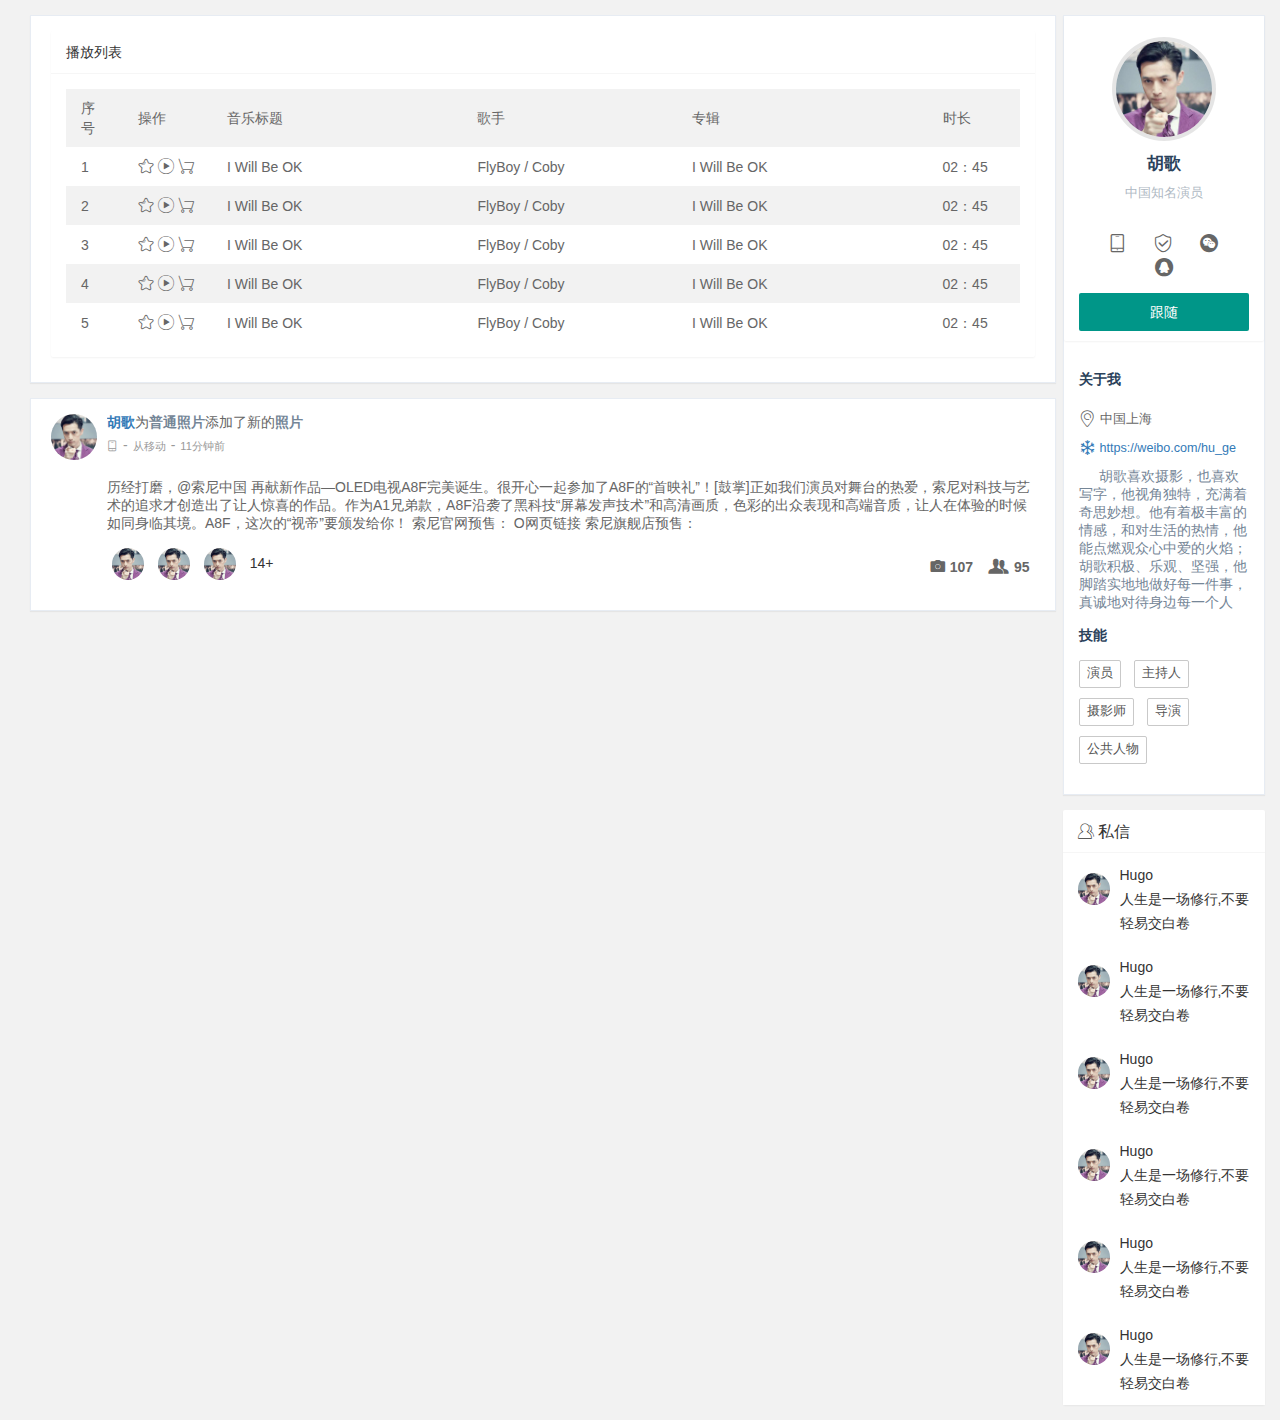
==== commit 84223705: "增加我的音乐部分" ====
--- a/src/views/template/personalpage.html
+++ b/src/views/template/personalpage.html
@@ -17,7 +17,179 @@
 
 <div class="layui-fluid layadmin-homepage-fluid">
   <div class="layui-row layui-col-space8">
-    <div class="layui-col-md2">
+  	<!--左侧内容开始-->
+  	    <div class="layui-col-md10">
+      <div class="layui-fluid layadmin-homepage-content">
+
+        <div class="layui-row layui-col-space20 layadmin-homepage-list-imgtxt">
+          <div class="layui-col-md12">
+            <div class="grid-demo">
+            	<!--内容一开始-->
+            	<div class="panel-body layadmin-homepage-shadow">
+              <!--表格开始-->
+                <div class="layui-card">
+          <div class="layui-card-header">播放列表</div>
+          <div class="layui-card-body">
+            <table class="layui-table" lay-even="" lay-skin="nob">
+              <colgroup>
+                <col width="60"> <!--序号-->
+                <col width="100"><!--操作-->
+                <col width="300"><!--音乐标题-->
+                <col width="250"><!--歌手-->
+                <col width="300"><!--专辑-->
+                <col width="100"><!--时长-->
+                <col>
+              </colgroup>
+              <thead>
+                <tr>
+                  <th>序号</th>
+                  <th>操作</th>
+                  <th>音乐标题</th>
+                  <th>歌手</th>
+                  <th>专辑</th>
+                  <th>时长</th>
+                </tr> 
+              </thead>
+              <tbody>
+                <tr>
+                  <td>1</td>
+                  <td>
+                  	<span class="layui-icon layui-icon-star"></span>
+						      	<span class="layui-icon layui-icon-play"></span>
+						      	<span class="layui-icon layui-icon-cart-simple"></span>
+                  </td>
+                  <td>I Will Be OK</td>
+                  <td>FlyBoy / Coby </td>
+                  <td>I Will Be OK</td>
+                  <td>02：45</td>
+                </tr>
+                <tr>
+                  <td>2</td>
+                  <td>
+                  	<span class="layui-icon layui-icon-star"></span>
+						      	<span class="layui-icon layui-icon-play"></span>
+						      	<span class="layui-icon layui-icon-cart-simple"></span>
+                  </td>
+                  <td>I Will Be OK</td>
+                  <td>FlyBoy / Coby </td>
+                  <td>I Will Be OK</td>
+                  <td>02：45</td>
+                </tr>
+                <tr>
+                  <td>3</td>
+                  <td>
+                  	<span class="layui-icon layui-icon-star"></span>
+						      	<span class="layui-icon layui-icon-play"></span>
+						      	<span class="layui-icon layui-icon-cart-simple"></span>
+                  </td>
+                  <td>I Will Be OK</td>
+                  <td>FlyBoy / Coby </td>
+                  <td>I Will Be OK</td>
+                  <td>02：45</td>
+                </tr>
+                <tr>
+                  <td>4</td>
+                  <td>
+                  	<span class="layui-icon layui-icon-star"></span>
+						      	<span class="layui-icon layui-icon-play"></span>
+						      	<span class="layui-icon layui-icon-cart-simple"></span>
+                  </td>
+                  <td>I Will Be OK</td>
+                  <td>FlyBoy / Coby </td>
+                  <td>I Will Be OK</td>
+                  <td>02：45</td>
+                </tr>
+                <tr>
+                  <td>5</td>
+                  <td>
+                  	<span class="layui-icon layui-icon-star"></span>
+						      	<span class="layui-icon layui-icon-play"></span>
+						      	<span class="layui-icon layui-icon-cart-simple"></span>
+                  </td>
+                  <td>I Will Be OK</td>
+                  <td>FlyBoy / Coby </td>
+                  <td>I Will Be OK</td>
+                  <td>02：45</td>
+                </tr>
+              </tbody>
+            </table>
+          </div>
+        </div>
+      
+              <!--表格结束-->
+              </div>
+              
+            	<!--内容一结束-->
+            	<!--内容二开始-->
+            	   <div class="panel-body layadmin-homepage-shadow">
+                <a href="javascript:;" class="media-left">
+                  <img src="../../layuiadmin/style/res/template/portrait.png" height="46px" width="46px">
+                </a>
+                <div class="media-body">
+                  <div class="pad-btm">
+                    <p class="fontColor"><a href="javascript:;">胡歌</a>为<span>普通照片</span>添加了新的<span>照片</span></p>
+                    <p class="min-font">
+                      <span class="layui-breadcrumb" lay-separator="-">
+                        <a href="javascript:;" class="layui-icon layui-icon-cellphone"></a>
+                        <a href="javascript:;">从移动</a>
+                        <a href="javascript:;">11分钟前</a>
+                      </span>
+                    </p>         
+                  </div>
+                  <p>历经打磨，@索尼中国 再献新作品—OLED电视A8F完美诞生。很开心一起参加了A8F的“首映礼”！[鼓掌]正如我们演员对舞台的热爱，索尼对科技与艺术的追求才创造出了让人惊喜的作品。作为A1兄弟款，A8F沿袭了黑科技“屏幕发声技术”和高清画质，色彩的出众表现和高端音质，让人在体验的时候如同身临其境。A8F，这次的“视帝”要颁发给你！  索尼官网预售： O网页链接 索尼旗舰店预售：</p>
+                  <div class="media">
+                    <div class="media-right">
+                      <ul class="list-inline">
+                        <li>
+                          <i class="layui-icon layui-icon-camera-fill"></i>
+                          <span>107</span>
+                        </li>
+                        <li>
+                          <i class="layui-icon layui-icon-group"></i>
+                          <span>95</span>
+                        </li>
+                      </ul>
+                    </div>
+                    <div class="media-left">
+                      <ul class="list-inline">
+                        <li>
+                          <a href="javascript:;">
+                            <img class="img-xs" src="../../layuiadmin/style/res/template/portrait.png">
+                          </a>
+                        </li>
+                        <li>
+                          <a href="javascript:;">
+                            <img class="img-xs" src="../../layuiadmin/style/res/template/portrait.png">
+                          </a>
+                        </li>
+                        <li>
+                          <a href="javascript:;">
+                            <img class="img-xs" src="../../layuiadmin/style/res/template/portrait.png">
+                          </a>
+                        </li>
+                        <li>
+                          <a href="javascript:;" class="
+
+                          ">
+                            14+
+                          </a>
+                        </li>
+                      </ul>
+                    </div>
+                  </div>
+                </div>
+              </div>
+            
+            	<!--内容二结束-->
+           </div>
+          </div>
+				</div>
+      </div>
+    </div>
+
+  	<!--左侧内容结束-->
+  	<!--右侧内容开始-->
+  <div class="layui-col-md2">
       <div class="layadmin-homepage-panel layadmin-homepage-shadow">
         <div class="layui-card text-center">
           <div class="layui-card-body">
@@ -56,242 +228,8 @@
           <a href="javascript:;" class="layui-btn layui-btn-primary">公共人物</a>
         </ul>
       </div>
-    </div>
-    <div class="layui-col-md10">
-      <div class="layui-fluid layadmin-homepage-content">
-        <div class="layui-row  layadmin-homepage-padding15">
-          <hr class="new-section-xs"></hr>
-          <div class="layui-col-md7 layadmin-homepage-padding8">
-            <div class="layui-row layadmin-homepage-text-center">
-              <div class="layui-col-md3 layui-col-sm3 layui-col-xs3">
-                <p class="h4">52K</p>
-                <mdall>关注</mdall>
-              </div>
-              <div class="layui-col-md3 layui-col-sm3 layui-col-xs3">
-                <p class="h4">72K</p>
-                <mdall>以下</mdall>
-              </div>
-              <div class="layui-col-md3 layui-col-sm3 layui-col-xs3">
-                <p class="h4">5343</p>
-                <mdall>照片</mdall>
-              </div>
-              <div class="layui-col-md3 layui-col-sm3 layui-col-xs3">
-                <p class="h4"><i class="layui-icon layui-icon-rate-solid"></i>4.5</p>
-                <mdall>排行</mdall>
-              </div>
-            </div>
-          </div>
-          <div class="layui-col-md5">
-              <a href="javascript:;" class="layui-btn layui-btn-normal">下载简历</a>
-              <a href="javascript:;" class="layui-btn">发信息</a>
-          </div>
-        </div>
-        <div class="layui-row layui-col-space20 layadmin-homepage-list-imgtxt">
-          <div class="layui-col-md9">
-            <div class="grid-demo">
-              <div class="panel-body layadmin-homepage-shadow">
-                <a href="javascript:;" class="media-left">
-                  <img src="../../layuiadmin/style/res/template/portrait.png" height="46px" width="46px">
-                </a>
-                <div class="media-body">
-                  <div class="pad-btm">
-                    <p class="fontColor"><a href="javascript:;">胡歌</a>为<span>普通照片</span>添加了新的<span>照片</span></p>
-                    <p class="min-font">
-                      <span class="layui-breadcrumb" lay-separator="-">
-                        <a href="javascript:;" class="layui-icon layui-icon-cellphone"></a>
-                        <a href="javascript:;">从移动</a>
-                        <a href="javascript:;">11分钟前</a>
-                      </span>
-                    </p>         
-                  </div>
-                  <p>历经打磨，@索尼中国 再献新作品—OLED电视A8F完美诞生。很开心一起参加了A8F的“首映礼”！[鼓掌]正如我们演员对舞台的热爱，索尼对科技与艺术的追求才创造出了让人惊喜的作品。作为A1兄弟款，A8F沿袭了黑科技“屏幕发声技术”和高清画质，色彩的出众表现和高端音质，让人在体验的时候如同身临其境。A8F，这次的“视帝”要颁发给你！  索尼官网预售： O网页链接 索尼旗舰店预售：</p>
-                  <img class="h-img" src="../../layuiadmin/style/res/template/huge.jpg">
-                  <div class="media">
-                    <div class="media-right">
-                      <ul class="list-inline">
-                        <li>
-                          <i class="layui-icon layui-icon-camera-fill"></i>
-                          <span>107</span>
-                        </li>
-                        <li>
-                          <i class="layui-icon layui-icon-group"></i>
-                          <span>95</span>
-                        </li>
-                      </ul>
-                    </div>
-                    <div class="media-left">
-                      <ul class="list-inline">
-                        <li>
-                          <a href="javascript:;">
-                            <img class="img-xs" src="../../layuiadmin/style/res/template/portrait.png">
-                          </a>
-                        </li>
-                        <li>
-                          <a href="javascript:;">
-                            <img class="img-xs" src="../../layuiadmin/style/res/template/portrait.png">
-                          </a>
-                        </li>
-                        <li>
-                          <a href="javascript:;">
-                            <img class="img-xs" src="../../layuiadmin/style/res/template/portrait.png">
-                          </a>
-                        </li>
-                        <li>
-                          <a href="javascript:;" class="
-
-                          ">
-                            14+
-                          </a>
-                        </li>
-                      </ul>
-                    </div>
-                  </div>
-                  <div class="media-list">
-                    <div class="media-item">
-                      <a href="javascript:;" class="media-item-left">
-                        <img class="img-xs" src="../../layuiadmin/style/res/template/portrait.png">
-                      </a>
-                      <div class="media-text">
-                        <div>
-                            <a href="javascript:;">胡歌</a>
-                            <mdall> 3月21日 19:56</mdall>
-                        </div>
-                        <div>一次难忘更难得的拍摄经历 谢谢</div>
-                      </div>
-                    </div>
-                    <div class="media-item">
-                      <a href="javascript:;" class="media-item-left">
-                        <img class="img-xs" src="../../layuiadmin/style/res/template/portrait.png">
-                      </a>
-                      <div class="media-text">
-                        <div>
-                            <a href="javascript:;">胡歌</a>
-                            <mdall> 3月21日 19:56</mdall>
-                        </div>
-                        <div>一次难忘更难得的拍摄经历 谢谢</div>
-                      </div>
-                    </div>
-                    <div class="media-item">
-                      <a href="javascript:;" class="media-item-left">
-                        <img class="img-xs" src="../../layuiadmin/style/res/template/portrait.png">
-                      </a>
-                      <div class="media-text">
-                        <div>
-                            <a href="javascript:;">胡歌</a>
-                            <mdall> 3月21日 19:56</mdall>
-                        </div>
-                        <div>一次难忘更难得的拍摄经历 谢谢</div>
-                      </div>
-                    </div>
-                   <a href="javascript:;" class="layui-btn">更多</a>
-                  </div>
-                </div>
-              </div>
-              <div class="panel-body layadmin-homepage-shadow">
-                <a href="javascript:;" class="media-left">
-                  <img src="../../layuiadmin/style/res/template/portrait.png" height="46px" width="46px">
-                </a>
-                <div class="media-body">
-                  <div class="pad-btm">
-                    <p class="fontColor"><a href="javascript:;">胡歌</a>为<span>普通照片</span>添加了新的<span>照片</span></p>
-                    <p class="min-font">
-                      <span class="layui-breadcrumb" lay-separator="-">
-                        <a href="javascript:;" class="layui-icon layui-icon-cellphone"></a>
-                        <a href="javascript:;">从移动</a>
-                        <a href="javascript:;">11分钟前</a>
-                      </span>
-                    </p>         
-                  </div>
-                  <p>历经打磨，@索尼中国 再献新作品—OLED电视A8F完美诞生。很开心一起参加了A8F的“首映礼”！[鼓掌]正如我们演员对舞台的热爱，索尼对科技与艺术的追求才创造出了让人惊喜的作品。作为A1兄弟款，A8F沿袭了黑科技“屏幕发声技术”和高清画质，色彩的出众表现和高端音质，让人在体验的时候如同身临其境。A8F，这次的“视帝”要颁发给你！  索尼官网预售： O网页链接 索尼旗舰店预售：</p>
-                  <div class="media">
-                    <div class="media-right">
-                      <ul class="list-inline">
-                        <li>
-                          <i class="layui-icon layui-icon-camera-fill"></i>
-                          <span>107</span>
-                        </li>
-                        <li>
-                          <i class="layui-icon layui-icon-group"></i>
-                          <span>95</span>
-                        </li>
-                      </ul>
-                    </div>
-                    <div class="media-left">
-                      <ul class="list-inline">
-                        <li>
-                          <a href="javascript:;">
-                            <img class="img-xs" src="../../layuiadmin/style/res/template/portrait.png">
-                          </a>
-                        </li>
-                        <li>
-                          <a href="javascript:;">
-                            <img class="img-xs" src="../../layuiadmin/style/res/template/portrait.png">
-                          </a>
-                        </li>
-                        <li>
-                          <a href="javascript:;">
-                            <img class="img-xs" src="../../layuiadmin/style/res/template/portrait.png">
-                          </a>
-                        </li>
-                        <li>
-                          <a href="javascript:;" class="
-
-                          ">
-                            14+
-                          </a>
-                        </li>
-                      </ul>
-                    </div>
-                  </div>
-                </div>
-              </div>
-            </div>
-          </div>
-          <div class="layui-col-md3">
-            <div class="grid-demo">
-              <div class="layui-card homepage-top">
-                <div class="layui-card-header">
-                  <h3 class="panel-title">
-                    <i class="layui-icon layui-icon-picture"></i>
-                    画廊
-                  </h3>
-                </div>
-                <div class="layui-card-body">
-                  <div class="layui-row layui-col-space15">
-                    <div class="layui-col-md4">
-                      <img src="../../layuiadmin/style/res/template/portrait.png">
-                    </div>
-                    <div class="layui-col-md4">
-                      <img src="../../layuiadmin/style/res/template/portrait.png">
-                    </div>
-                    <div class="layui-col-md4">
-                      <img src="../../layuiadmin/style/res/template/portrait.png">
-                    </div>
-                    <div class="layui-col-md4">
-                      <img src="../../layuiadmin/style/res/template/portrait.png">
-                    </div>
-                    <div class="layui-col-md4">
-                      <img src="../../layuiadmin/style/res/template/portrait.png">
-                    </div>
-                    <div class="layui-col-md4">
-                      <img src="../../layuiadmin/style/res/template/portrait.png">
-                    </div>
-                    <div class="layui-col-md4">
-                      <img src="../../layuiadmin/style/res/template/portrait.png">
-                    </div>
-                    <div class="layui-col-md4">
-                      <img src="../../layuiadmin/style/res/template/portrait.png">
-                    </div>
-                    <div class="layui-col-md4">
-                      <img src="../../layuiadmin/style/res/template/portrait.png">
-                    </div>
-                    <div class="layui-col-md12 margin-top10">
-                      <a href="javascript:;"  class="layui-btn layui-btn-primary">更多</a>
-                    </div>
-                  </div>
-                </div>
-              </div>
-              <div class="layui-card homepage-bottom">
+      <!--底部评论-->
+        <div class="layui-card homepage-bottom">
                 <div class="layui-card-header">
                   <h3 class="panel-title">
                     <i class="layui-icon layui-icon-user"></i>
@@ -355,11 +293,10 @@
                     </a>
                   </div>
               </div>
-            </div>
-          </div>
-        </div>
-      </div>
+            
+      <!--底部评论结束-->
     </div>
+  	<!--右侧内容结束-->
   </div>
 </div>
 
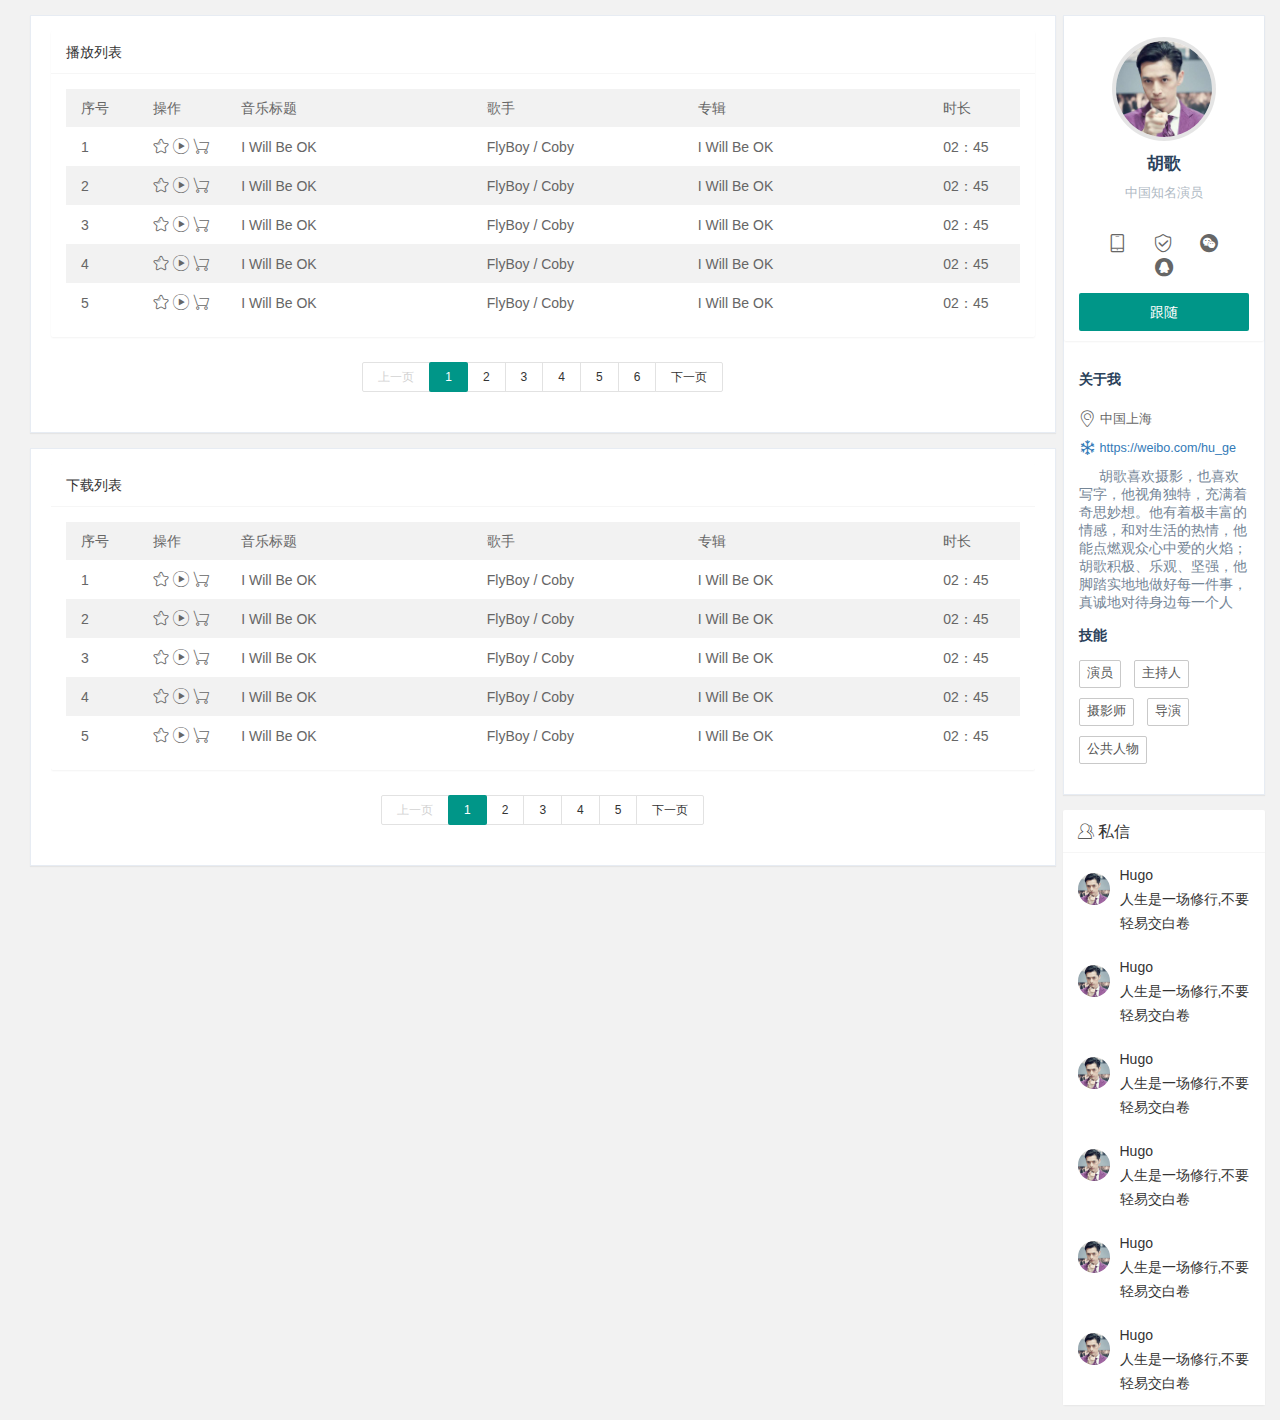
==== commit 46bf0a18: "" ====
--- a/src/views/template/personalpage.html
+++ b/src/views/template/personalpage.html
@@ -32,7 +32,7 @@
           <div class="layui-card-body">
             <table class="layui-table" lay-even="" lay-skin="nob">
               <colgroup>
-                <col width="60"> <!--序号-->
+                <col width="80"> <!--序号-->
                 <col width="100"><!--操作-->
                 <col width="300"><!--音乐标题-->
                 <col width="250"><!--歌手-->
@@ -115,6 +115,9 @@
             </table>
           </div>
         </div>
+        <!--分页开始-->
+       <div id="pagesize" align="center"></div>
+       <!--分页结束-->
       
               <!--表格结束-->
               </div>
@@ -122,61 +125,101 @@
             	<!--内容一结束-->
             	<!--内容二开始-->
             	   <div class="panel-body layadmin-homepage-shadow">
-                <a href="javascript:;" class="media-left">
-                  <img src="../../layuiadmin/style/res/template/portrait.png" height="46px" width="46px">
-                </a>
+                
                 <div class="media-body">
-                  <div class="pad-btm">
-                    <p class="fontColor"><a href="javascript:;">胡歌</a>为<span>普通照片</span>添加了新的<span>照片</span></p>
-                    <p class="min-font">
-                      <span class="layui-breadcrumb" lay-separator="-">
-                        <a href="javascript:;" class="layui-icon layui-icon-cellphone"></a>
-                        <a href="javascript:;">从移动</a>
-                        <a href="javascript:;">11分钟前</a>
-                      </span>
-                    </p>         
-                  </div>
-                  <p>历经打磨，@索尼中国 再献新作品—OLED电视A8F完美诞生。很开心一起参加了A8F的“首映礼”！[鼓掌]正如我们演员对舞台的热爱，索尼对科技与艺术的追求才创造出了让人惊喜的作品。作为A1兄弟款，A8F沿袭了黑科技“屏幕发声技术”和高清画质，色彩的出众表现和高端音质，让人在体验的时候如同身临其境。A8F，这次的“视帝”要颁发给你！  索尼官网预售： O网页链接 索尼旗舰店预售：</p>
-                  <div class="media">
-                    <div class="media-right">
-                      <ul class="list-inline">
-                        <li>
-                          <i class="layui-icon layui-icon-camera-fill"></i>
-                          <span>107</span>
-                        </li>
-                        <li>
-                          <i class="layui-icon layui-icon-group"></i>
-                          <span>95</span>
-                        </li>
-                      </ul>
-                    </div>
-                    <div class="media-left">
-                      <ul class="list-inline">
-                        <li>
-                          <a href="javascript:;">
-                            <img class="img-xs" src="../../layuiadmin/style/res/template/portrait.png">
-                          </a>
-                        </li>
-                        <li>
-                          <a href="javascript:;">
-                            <img class="img-xs" src="../../layuiadmin/style/res/template/portrait.png">
-                          </a>
-                        </li>
-                        <li>
-                          <a href="javascript:;">
-                            <img class="img-xs" src="../../layuiadmin/style/res/template/portrait.png">
-                          </a>
-                        </li>
-                        <li>
-                          <a href="javascript:;" class="
-
-                          ">
-                            14+
-                          </a>
-                        </li>
-                      </ul>
-                    </div>
-                  </div>
+                  <!--表格开始-->
+                <div class="layui-card">
+          <div class="layui-card-header">下载列表</div>
+          <div class="layui-card-body">
+            <table class="layui-table" lay-even="" lay-skin="nob">
+              <colgroup>
+                <col width="80"> <!--序号-->
+                <col width="100"><!--操作-->
+                <col width="300"><!--音乐标题-->
+                <col width="250"><!--歌手-->
+                <col width="300"><!--专辑-->
+                <col width="100"><!--时长-->
+                <col>
+              </colgroup>
+              <thead>
+                <tr>
+                  <th>序号</th>
+                  <th>操作</th>
+                  <th>音乐标题</th>
+                  <th>歌手</th>
+                  <th>专辑</th>
+                  <th>时长</th>
+                </tr> 
+              </thead>
+              <tbody>
+                <tr>
+                  <td>1</td>
+                  <td>
+                  	<span class="layui-icon layui-icon-star"></span>
+						      	<span class="layui-icon layui-icon-play"></span>
+						      	<span class="layui-icon layui-icon-cart-simple"></span>
+                  </td>
+                  <td>I Will Be OK</td>
+                  <td>FlyBoy / Coby </td>
+                  <td>I Will Be OK</td>
+                  <td>02：45</td>
+                </tr>
+                <tr>
+                  <td>2</td>
+                  <td>
+                  	<span class="layui-icon layui-icon-star"></span>
+						      	<span class="layui-icon layui-icon-play"></span>
+						      	<span class="layui-icon layui-icon-cart-simple"></span>
+                  </td>
+                  <td>I Will Be OK</td>
+                  <td>FlyBoy / Coby </td>
+                  <td>I Will Be OK</td>
+                  <td>02：45</td>
+                </tr>
+                <tr>
+                  <td>3</td>
+                  <td>
+                  	<span class="layui-icon layui-icon-star"></span>
+						      	<span class="layui-icon layui-icon-play"></span>
+						      	<span class="layui-icon layui-icon-cart-simple"></span>
+                  </td>
+                  <td>I Will Be OK</td>
+                  <td>FlyBoy / Coby </td>
+                  <td>I Will Be OK</td>
+                  <td>02：45</td>
+                </tr>
+                <tr>
+                  <td>4</td>
+                  <td>
+                  	<span class="layui-icon layui-icon-star"></span>
+						      	<span class="layui-icon layui-icon-play"></span>
+						      	<span class="layui-icon layui-icon-cart-simple"></span>
+                  </td>
+                  <td>I Will Be OK</td>
+                  <td>FlyBoy / Coby </td>
+                  <td>I Will Be OK</td>
+                  <td>02：45</td>
+                </tr>
+                <tr>
+                  <td>5</td>
+                  <td>
+                  	<span class="layui-icon layui-icon-star"></span>
+						      	<span class="layui-icon layui-icon-play"></span>
+						      	<span class="layui-icon layui-icon-cart-simple"></span>
+                  </td>
+                  <td>I Will Be OK</td>
+                  <td>FlyBoy / Coby </td>
+                  <td>I Will Be OK</td>
+                  <td>02：45</td>
+                </tr>
+              </tbody>
+            </table>
+          </div>
+        </div>
+       <!--分页开始-->
+       <div id="pagesize1" align="center"></div>
+       <!--分页结束-->
+              <!--表格结束-->
                 </div>
               </div>
             
@@ -308,6 +351,18 @@
   }).extend({
     index: 'lib/index' //主入口模块
   }).use(['index']);
+  layui.use('laypage',function(){
+  	var laypage=layui.laypage;
+  	
+  	laypage.render({
+  		elem:'pagesize'
+  		,count:60
+  	});
+  	laypage.render({
+  		elem:'pagesize1'
+  		,count:50
+  	});
+  });
   </script>
 </body>
 </html>